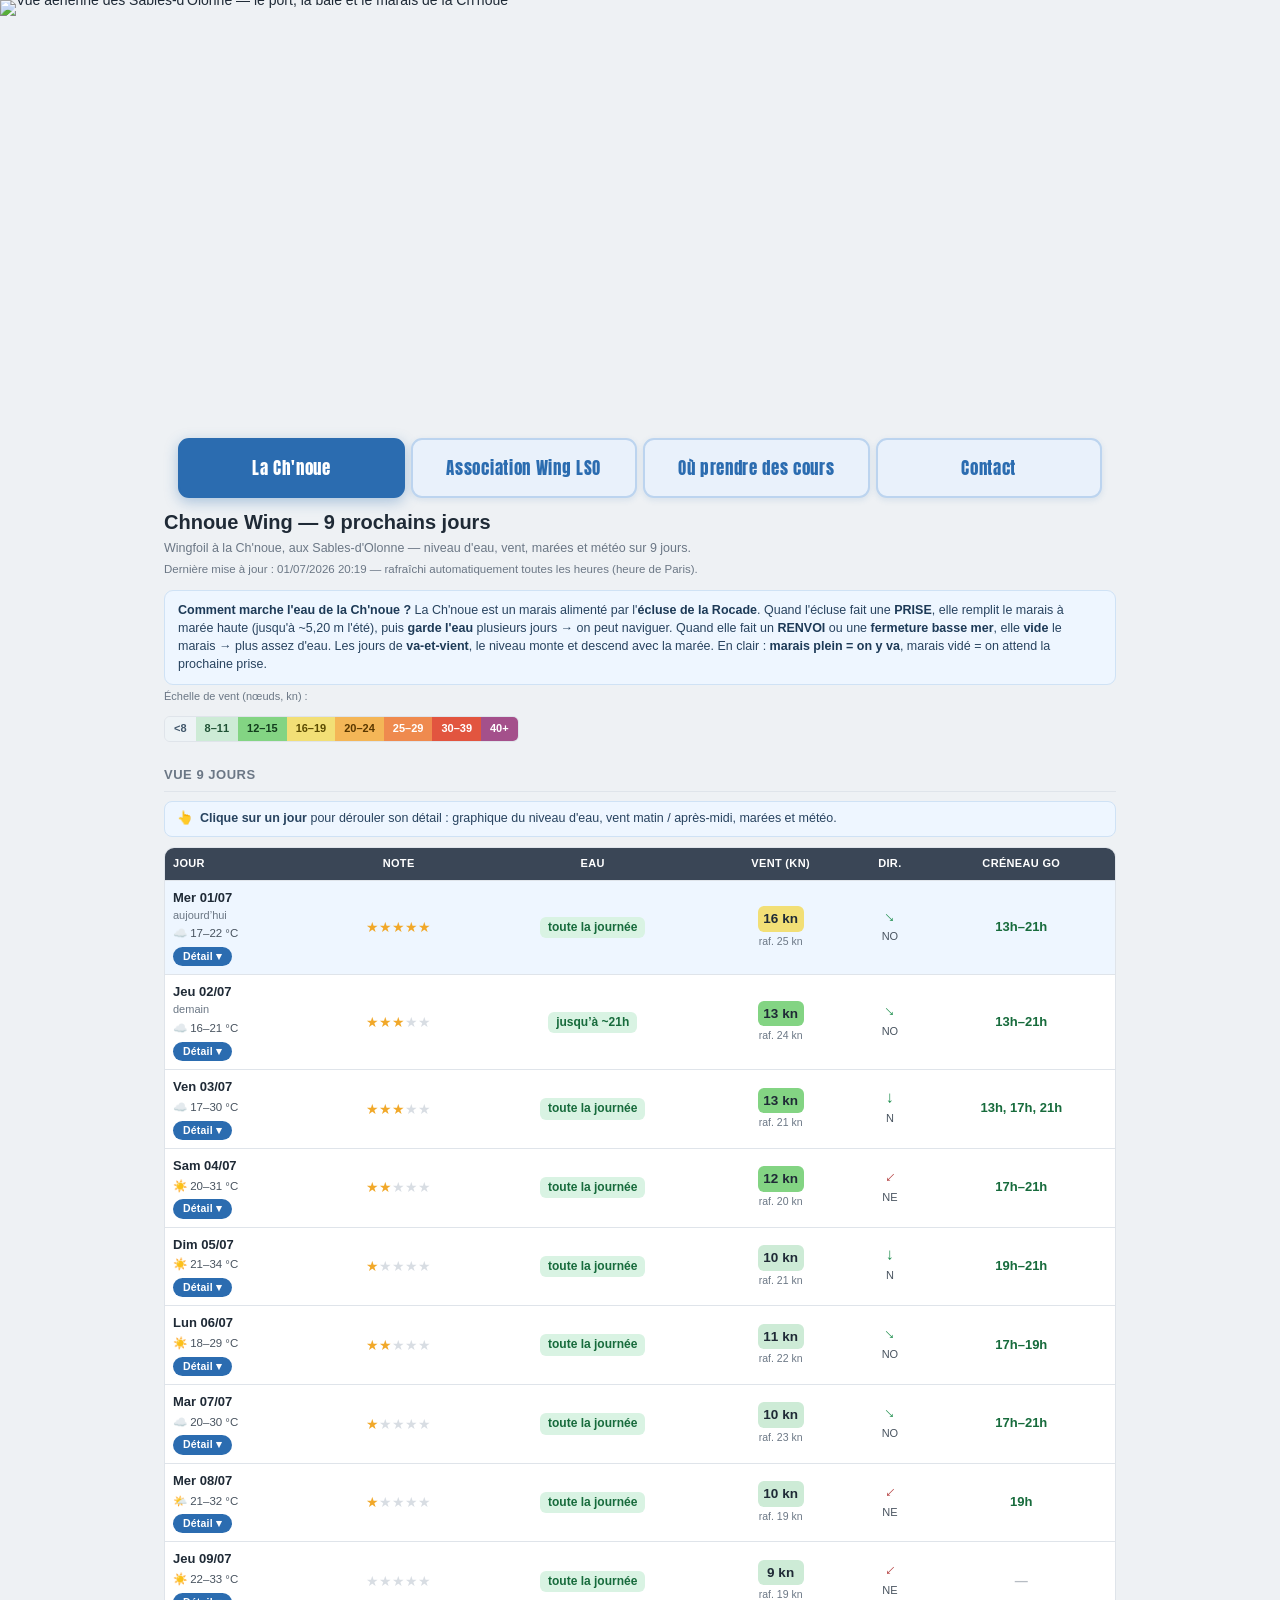
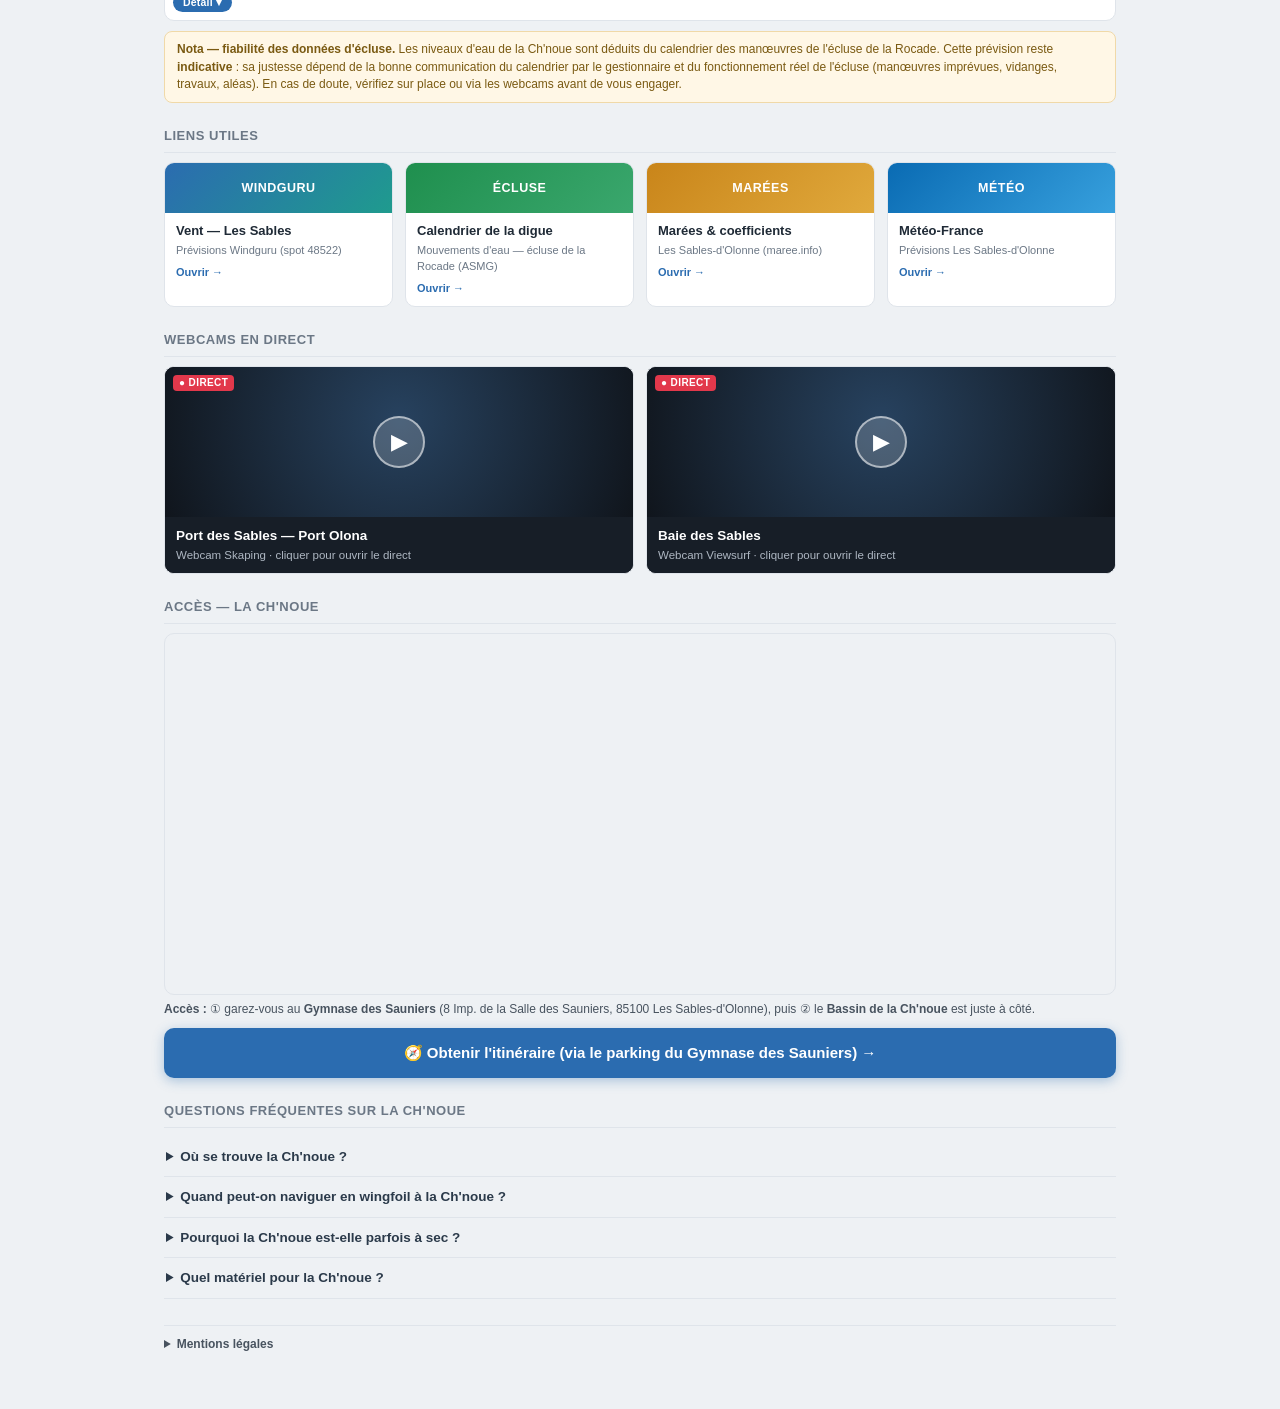
==== index.html @ 0f08f76c "Add files via upload" ====
<!DOCTYPE html>
<html lang="fr">
<head>
<meta charset="utf-8">
<meta name="viewport" content="width=device-width, initial-scale=1">
<title>Chnoue Wing — conditions wingfoil à la Ch'noue (Les Sables-d'Olonne)</title>
<meta name="description" content="Quand naviguer en wingfoil à la Ch'noue, aux Sables-d'Olonne ? Niveau d'eau (écluse de la Rocade), vent, marées et météo sur 9 jours, avec une note par jour.">
<meta name="robots" content="index, follow">
<meta name="theme-color" content="#13202c">
<link rel="icon" type="image/png" href="Gemini_Generated_Image_fo5ekyfo5ekyfo5e.png">
<link rel="apple-touch-icon" href="Gemini_Generated_Image_fo5ekyfo5ekyfo5e.png">
<link rel="preconnect" href="https://fonts.gstatic.com" crossorigin>
<link href="https://fonts.googleapis.com/css2?family=Anton&display=swap" rel="stylesheet">
<link rel="canonical" href="https://lachnoue.fr/">
<meta property="og:type" content="website">
<meta property="og:locale" content="fr_FR">
<meta property="og:url" content="https://lachnoue.fr/">
<meta property="og:title" content="Chnoue Wing — conditions wingfoil à la Ch'noue">
<meta property="og:description" content="Niveau d'eau, vent, marées et météo sur 9 jours pour le wingfoil à la Ch'noue (Les Sables-d'Olonne).">
<meta property="og:image" content="https://lachnoue.fr/banniere.jpg">
<meta name="twitter:card" content="summary_large_image">
<meta name="twitter:title" content="Chnoue Wing — conditions wingfoil à la Ch'noue">
<meta name="twitter:description" content="Niveau d'eau, vent, marées et météo sur 9 jours pour le wingfoil à la Ch'noue (Les Sables-d'Olonne).">
<meta name="twitter:image" content="https://lachnoue.fr/banniere.jpg">
<script type="application/ld+json">{"@context":"https://schema.org","@type":"WebSite","name":"Chnoue Wing","url":"https://lachnoue.fr/","inLanguage":"fr-FR","description":"Conditions de wingfoil à la Ch'noue, aux Sables-d'Olonne : niveau d'eau (écluse de la Rocade), vent, marées et météo sur 9 jours, avec une note par jour."}</script>
<style>
  :root{--bg:#eef1f4;--card:#fff;--ink:#1f2a36;--muted:#6b7785;--line:#dfe4ea;--go:#1f8f4e;--no:#b23b3b;--star:#f1a829;--water:#2b6cb0}
  *{box-sizing:border-box}
  body{margin:0;background:var(--bg);color:var(--ink);font:14px/1.45 -apple-system,BlinkMacSystemFont,"Segoe UI",Roboto,Helvetica,Arial,sans-serif}
  .banner{width:100%;height:clamp(200px,32vw,430px);overflow:hidden;line-height:0}
  .banner img{width:100%;height:100%;object-fit:cover;object-position:center 55%;display:block}
  .tabs{display:flex;gap:6px;max-width:980px;margin:0 auto;padding:12px 14px 0;flex-wrap:wrap}
  .tab{flex:1;min-width:150px;text-align:center;text-decoration:none;font-family:'Anton',sans-serif;letter-spacing:.04em;font-size:17px;font-weight:400;color:var(--water);background:#e9f1fb;border:2px solid #bcd4ef;border-radius:11px;padding:16px 14px;box-shadow:0 2px 6px rgba(43,108,176,.12);transition:transform .08s,box-shadow .1s,background .1s,color .1s}
  .tab:hover{transform:translateY(-2px);box-shadow:0 6px 16px rgba(43,108,176,.22);background:#dbe9f8;color:#1d5a97}
  .tab.active{background:var(--water);color:#fff;border-color:var(--water);box-shadow:0 4px 14px rgba(43,108,176,.35)}
  .tab .ext{font-size:11px;opacity:.75}
  .wrap{max-width:980px;margin:0 auto;padding:16px 14px 56px}
  h1{margin:10px 0 2px;font-size:20px}
  .sub{color:var(--muted);font-size:12.5px}
  .upd{font-size:11.5px;color:var(--muted);margin-top:4px}
  .explain{background:#eef6ff;border:1px solid #cfe2f5;border-radius:9px;padding:10px 13px;margin:12px 0 4px;font-size:12.5px;color:#28435f}
  .explain b{color:#1d3a57}
  .scale{display:flex;flex-wrap:wrap;border-radius:6px;overflow:hidden;border:1px solid var(--line);width:max-content;max-width:100%;margin:12px 0 2px}
  .scale .s{padding:4px 9px;font-size:11px;font-weight:700}
  .scaleu{font-size:11px;color:var(--muted);margin-bottom:4px}
  .w0{background:#eef3f6;color:#41576b}.w1{background:#cdebd6;color:#1f5135}.w2{background:#83d483;color:#123c1c}.w3{background:#f2df76;color:#5a4a00}.w4{background:#f4b657;color:#5a3800}.w5{background:#ef8a4e;color:#fff}.w6{background:#e2553f;color:#fff}.w7{background:#a4508b;color:#fff}
  h2{font-size:13px;text-transform:uppercase;letter-spacing:.04em;color:var(--muted);margin:24px 0 9px;border-bottom:1px solid var(--line);padding-bottom:6px}
  table{border-collapse:separate;border-spacing:0;width:100%;background:var(--card);border:1px solid var(--line);border-radius:10px;overflow:hidden}
  thead th{background:#3a4656;color:#fff;font-size:11px;text-transform:uppercase;letter-spacing:.03em;padding:8px;text-align:center;font-weight:600}
  tbody td{padding:8px;text-align:center;border-top:1px solid var(--line);font-size:13px;vertical-align:middle}
  tr.day{cursor:pointer}
  tr.day:hover td{background:#f3f8ff}
  tr.day.today td{background:#eef6ff}
  tr.day.open td{background:#e8f1fb}
  .jour{font-weight:700;text-align:left;white-space:nowrap}
  .jour small{display:block;color:var(--muted);font-weight:400;font-size:11px}
  .jour .wx{display:block;font-weight:400;font-size:11.5px;color:#48535f;margin-top:2px}
  .chev{display:inline-block;margin-top:5px;font-size:10.5px;font-weight:800;color:#fff;background:var(--water);border-radius:20px;padding:2px 10px;letter-spacing:.02em;white-space:nowrap}
  tr.day:hover .chev{background:#1d5a97}
  tr.day.open .chev{background:#5b6470}
  .hint{background:#eef6ff;border:1px solid #cfe2f5;color:#28435f;border-radius:8px;padding:8px 12px;font-size:12.5px;margin:0 0 10px;display:flex;align-items:flex-start;gap:7px;line-height:1.4}
  .stars{color:var(--star);font-size:14px;white-space:nowrap}.stars .o{color:#d8dde3}
  .windcell{display:inline-block;min-width:46px;border-radius:6px;padding:3px 4px;font-weight:800;font-size:13.5px}
  .gust{display:block;font-size:10.5px;color:var(--muted);font-weight:400;margin-top:2px}
  .arrow{display:inline-block;font-size:16px;line-height:1}
  .d-good{color:#1f8f4e}.d-mid{color:#c9851a}.d-bad{color:#b23b3b}
  .sect{font-size:11px;color:#48535f;display:block;margin-top:1px}
  .eau{display:inline-block;border-radius:6px;padding:2px 8px;font-size:12px;font-weight:600}
  .eau-y{background:#d9f3e3;color:#176b3c}.eau-n{background:#eef0f2;color:#9aa3ac}
  .go{font-weight:800}.go-y{color:#176b3c}.go-n{color:#b6bcc3}
  tr.det td{padding:0;background:#fbfcfe;border-top:0}
  .detin{padding:10px 12px 14px}
  .ampm{display:flex;flex-wrap:wrap;gap:8px;margin-bottom:8px}
  .seg{flex:1;min-width:240px;border:1px solid var(--line);border-radius:8px;padding:7px 10px;background:#fff;font-size:12px}
  .seg b{display:block;font-size:11px;text-transform:uppercase;letter-spacing:.03em;color:var(--muted);margin-bottom:3px}
  .seg .li{margin:1px 0}
  .badge{display:inline-block;border-radius:4px;padding:0 6px;color:#fff;font-weight:700;font-size:10.5px}
  .b-prise{background:#1f8f4e}.b-renvoi{background:#c9851a}.b-vav{background:#5b6470}.b-rien{background:#9aa3ac}
  svg{width:100%;height:auto;display:block}
  .nota{background:#fff7e6;border:1px solid #f0d9a8;color:#7a5a12;border-radius:8px;padding:9px 12px;font-size:12px;margin-top:10px}
  .ad{margin:18px 0;min-height:104px;border:1px dashed #c4ccd4;border-radius:10px;display:flex;flex-direction:column;align-items:center;justify-content:center;gap:2px;color:#9aa3ac;font-size:12px;background:repeating-linear-gradient(45deg,#fafbfc,#fafbfc 10px,#f3f5f7 10px,#f3f5f7 20px)}
  .ad small{font-size:10.5px;color:#b3bcc5}
  .cards{display:flex;gap:12px;flex-wrap:wrap}
  .lcard{flex:1;min-width:175px;text-decoration:none;color:inherit;border:1px solid var(--line);border-radius:10px;overflow:hidden;background:#fff;transition:transform .08s,box-shadow .08s}
  .lcard:hover{transform:translateY(-2px);box-shadow:0 4px 14px rgba(0,0,0,.10)}
  .lcard .hd{height:50px;display:flex;align-items:center;justify-content:center;color:#fff;font-weight:800;letter-spacing:.04em;font-size:12.5px}
  .lcard .bd{padding:9px 11px}
  .lcard .t{font-weight:700;font-size:13px}
  .lcard .s{font-size:11px;color:var(--muted);margin-top:2px}
  .lcard .go2{font-size:11px;color:var(--water);font-weight:700;margin-top:6px}
  .cams{display:flex;gap:12px;flex-wrap:wrap}
  .cam{flex:1;min-width:280px;text-decoration:none;color:inherit;border:1px solid var(--line);border-radius:10px;overflow:hidden;background:#10151c;color:#fff;transition:transform .08s,box-shadow .08s}
  .cam:hover{transform:translateY(-2px);box-shadow:0 4px 14px rgba(0,0,0,.18)}
  .cam .view{height:150px;display:flex;align-items:center;justify-content:center;background:radial-gradient(circle at 50% 35%,#27425f,#10151c);position:relative}
  .cam .play{width:52px;height:52px;border-radius:50%;background:rgba(255,255,255,.18);display:flex;align-items:center;justify-content:center;font-size:22px;border:2px solid rgba(255,255,255,.55)}
  .cam .live{position:absolute;top:8px;left:8px;background:#e2384b;color:#fff;font-size:10px;font-weight:800;border-radius:4px;padding:1px 6px;letter-spacing:.04em}
  .cam .bd{padding:9px 11px;background:#171e27}
  .cam .t{font-weight:700;font-size:13.5px}
  .cam .s{font-size:11.5px;color:#aeb7c2;margin-top:2px}
  .legal{margin-top:26px;font-size:12px;color:var(--muted);border-top:1px solid var(--line);padding-top:10px}
  .legal summary{cursor:pointer;font-weight:700;color:#48535f}
  .legal h4{margin:12px 0 3px;font-size:12.5px;color:#48535f}
  .legal p{margin:3px 0}
  .faq{margin:6px 0}
  .faq details{border-bottom:1px solid var(--line);padding:2px 0}
  .faq summary{cursor:pointer;font-weight:600;color:#2b3a4a;padding:8px 2px;font-size:13.5px}
  .faq p{margin:2px 2px 10px;color:#48535f;font-size:12.5px}
  .cintro{font-size:13px;color:#48535f;margin:0 0 12px}
  .cform{background:#fff;border:1px solid var(--line);border-radius:12px;padding:16px}
  .cform label{display:block;font-size:12px;font-weight:700;color:#48535f;margin:10px 0 4px}
  .cform input,.cform textarea{width:100%;border:1px solid var(--line);border-radius:8px;padding:10px 12px;font:inherit;color:var(--ink);background:#fbfcfe}
  .cform input:focus,.cform textarea:focus{outline:none;border-color:var(--water);box-shadow:0 0 0 3px rgba(43,108,176,.12)}
  .cform textarea{min-height:120px;resize:vertical}
  .csend{display:block;width:100%;margin-top:14px;background:var(--water);color:#fff;font-weight:800;font-size:15px;padding:14px;border:0;border-radius:10px;cursor:pointer;box-shadow:0 3px 12px rgba(43,108,176,.35)}
  .csend:hover{background:#245c96}
  .cnote{font-size:11px;color:var(--muted);margin-top:10px}
  .cok{display:none;background:#d9f3e3;border:1px solid #9ad9b4;color:#176b3c;border-radius:12px;padding:22px;text-align:center;font-size:15px;font-weight:600}
</style>
</head>
<body>
<div class="banner"><img src="banniere.jpg" alt="Vue aérienne des Sables-d'Olonne — le port, la baie et le marais de la Ch'noue" fetchpriority="high"></div>
<div class="wrap">
  <nav class="tabs" aria-label="Navigation du site">
    <a class="tab active" href="index.html" aria-current="page">La Ch'noue</a>
    <a class="tab" href="association.html">Association Wing LSO</a>
    <a class="tab" href="cours.html">Où prendre des cours</a>
    <a class="tab" href="contact.html">Contact</a>
  </nav>
  <h1>Chnoue Wing — 9 prochains jours</h1>
  <div class="sub">Wingfoil à la Ch'noue, aux Sables-d'Olonne — niveau d'eau, vent, marées et météo sur 9 jours.</div>
  <div class="upd" id="upd">Dernière mise à jour : <b>30/06/2026</b> — rafraîchi automatiquement toutes les heures (heure de Paris).</div>

  <div class="explain">
    <b>Comment marche l'eau de la Ch'noue ?</b> La Ch'noue est un marais alimenté par l'<b>écluse de la Rocade</b>.
    Quand l'écluse fait une <b>PRISE</b>, elle remplit le marais à marée haute (jusqu'à ~5,20 m l'été), puis <b>garde l'eau</b> plusieurs jours → on peut naviguer.
    Quand elle fait un <b>RENVOI</b> ou une <b>fermeture basse mer</b>, elle <b>vide</b> le marais → plus assez d'eau.
    Les jours de <b>va-et-vient</b>, le niveau monte et descend avec la marée. En clair : <b>marais plein = on y va</b>, marais vidé = on attend la prochaine prise.
  </div>

  <div class="scaleu">Échelle de vent (nœuds, kn) :</div>
  <div class="scale">
    <span class="s w0">&lt;8</span><span class="s w1">8–11</span><span class="s w2">12–15</span><span class="s w3">16–19</span><span class="s w4">20–24</span><span class="s w5">25–29</span><span class="s w6">30–39</span><span class="s w7">40+</span>
  </div>

  <h2>Vue 9 jours</h2>
  <div class="hint"><span>👆</span><span><b>Clique sur un jour</b> pour dérouler son détail : graphique du niveau d'eau, vent matin / après-midi, marées et météo.</span></div>
  <table>
    <thead><tr><th class="jour" style="text-align:left">Jour</th><th>Note</th><th>Eau</th><th>Vent (kn)</th><th>Dir.</th><th>Créneau GO</th></tr></thead>
    <tbody id="tb"></tbody>
  </table>

  <div class="nota"><b>Nota — fiabilité des données d'écluse.</b> Les niveaux d'eau de la Ch'noue sont déduits du calendrier des manœuvres de l'écluse de la Rocade. Cette prévision reste <b>indicative</b> : sa justesse dépend de la bonne communication du calendrier par le gestionnaire et du fonctionnement réel de l'écluse (manœuvres imprévues, vidanges, travaux, aléas). En cas de doute, vérifiez sur place ou via les webcams avant de vous engager.</div>

  <h2>Liens utiles</h2>
  <div class="cards">
    <a class="lcard" href="https://www.windguru.cz/48522" target="_blank" rel="noopener">
      <div class="hd" style="background:linear-gradient(135deg,#2b6cb0,#1f9b8e)">WINDGURU</div>
      <div class="bd"><div class="t">Vent — Les Sables</div><div class="s">Prévisions Windguru (spot 48522)</div><div class="go2">Ouvrir →</div></div>
    </a>
    <a class="lcard" href="https://www.asmg85.fr/page-calendrier-rocade/" target="_blank" rel="noopener">
      <div class="hd" style="background:linear-gradient(135deg,#1f8f4e,#3aa76d)">ÉCLUSE</div>
      <div class="bd"><div class="t">Calendrier de la digue</div><div class="s">Mouvements d'eau — écluse de la Rocade (ASMG)</div><div class="go2">Ouvrir →</div></div>
    </a>
    <a class="lcard" href="https://maree.info/125" target="_blank" rel="noopener">
      <div class="hd" style="background:linear-gradient(135deg,#c9851a,#e0a93c)">MARÉES</div>
      <div class="bd"><div class="t">Marées &amp; coefficients</div><div class="s">Les Sables-d'Olonne (maree.info)</div><div class="go2">Ouvrir →</div></div>
    </a>
    <a class="lcard" href="https://meteofrance.com/previsions-meteo-france/les-sables-d-olonne/85100" target="_blank" rel="noopener">
      <div class="hd" style="background:linear-gradient(135deg,#0a6bb3,#37a0dd)">MÉTÉO</div>
      <div class="bd"><div class="t">Météo-France</div><div class="s">Prévisions Les Sables-d'Olonne</div><div class="go2">Ouvrir →</div></div>
    </a>
  </div>

  <h2>Webcams en direct</h2>
  <div class="cams">
    <a class="cam" href="https://www.skaping.com/sables-d-olonne/port-olona/panoramique" target="_blank" rel="noopener">
      <div class="view"><span class="live">● DIRECT</span><span class="play">▶</span></div>
      <div class="bd"><div class="t">Port des Sables — Port Olona</div><div class="s">Webcam Skaping · cliquer pour ouvrir le direct</div></div>
    </a>
    <a class="cam" href="https://viewsurf.com/univers/surf/vue/4511-france-pays-de-la-loire-les-sables-dolonne-baie-des-sables" target="_blank" rel="noopener">
      <div class="view"><span class="live">● DIRECT</span><span class="play">▶</span></div>
      <div class="bd"><div class="t">Baie des Sables</div><div class="s">Webcam Viewsurf · cliquer pour ouvrir le direct</div></div>
    </a>
  </div>

  <h2>Accès — La Ch'noue</h2>
  <div style="border:1px solid var(--line);border-radius:10px;overflow:hidden">
    <iframe title="Carte Google Maps — accès à la Ch'noue par le Gymnase des Sauniers" src="https://www.google.com/maps?q=Gymnase+des+Sauniers,+8+Impasse+de+la+Salle+des+Sauniers,+85100+Les+Sables-d%27Olonne&amp;z=16&amp;output=embed" style="width:100%;height:360px;border:0;display:block" loading="lazy" referrerpolicy="no-referrer-when-downgrade" allowfullscreen></iframe>
  </div>
  <div style="font-size:12px;color:#48535f;margin-top:6px"><b>Accès :</b> ① garez-vous au <b>Gymnase des Sauniers</b> (8 Imp. de la Salle des Sauniers, 85100 Les Sables-d'Olonne), puis ② le <b>Bassin de la Ch'noue</b> est juste à côté.<a href="https://www.google.com/maps/dir/?api=1&amp;destination=Bassin+de+la+Chnoue,+85100+Les+Sables-d%27Olonne&amp;waypoints=Gymnase+des+Sauniers,+8+Impasse+de+la+Salle+des+Sauniers,+85100+Les+Sables-d%27Olonne" target="_blank" rel="noopener" style="display:block;text-align:center;background:var(--water);color:#fff;font-weight:800;font-size:15px;padding:14px 16px;border-radius:10px;text-decoration:none;margin-top:10px;box-shadow:0 3px 12px rgba(43,108,176,.35)">🧭 Obtenir l'itinéraire (via le parking du Gymnase des Sauniers) →</a></div>

  <h2>Questions fréquentes sur la Ch'noue</h2>
  <div class="faq">
    <details><summary>Où se trouve la Ch'noue ?</summary><p>La Ch'noue est un chenal du marais salé des Sables-d'Olonne (Vendée) : un plan d'eau plat idéal pour le wingfoil, le windfoil et l'apprentissage. On y accède côté route de l'Aubraie / base nautique des Salines.</p></details>
    <details><summary>Quand peut-on naviguer en wingfoil à la Ch'noue ?</summary><p>Quand le marais est plein (écluse de la Rocade en PRISE ou eau retenue) <b>et</b> qu'il y a du vent : dès ~10-12 nœuds en grande aile, ~15 nœuds en petite aile. Ce site calcule ces créneaux « GO » sur 9 jours à partir du vent, des marées et du calendrier de l'écluse.</p></details>
    <details><summary>Pourquoi la Ch'noue est-elle parfois à sec ?</summary><p>Le niveau dépend de l'écluse de la Rocade : elle remplit le marais (PRISE) puis le garde plusieurs jours, ou le vide (RENVOI / fermeture basse mer). Marais vidé = plus assez d'eau pour foiler jusqu'à la prochaine prise.</p></details>
    <details><summary>Quel matériel pour la Ch'noue ?</summary><p>Un mât de foil d'environ 80 cm passe quand le marais est plein. Les secteurs de vent les plus favorables sont Ouest, Nord-Ouest et Nord (plan d'eau plat).</p></details>
  </div>
  <script type="application/ld+json">{"@context":"https://schema.org","@type":"FAQPage","mainEntity":[{"@type":"Question","name":"Où se trouve la Ch'noue ?","acceptedAnswer":{"@type":"Answer","text":"La Ch'noue est un chenal du marais salé des Sables-d'Olonne (Vendée), un plan d'eau plat idéal pour le wingfoil et l'apprentissage, côté route de l'Aubraie / base nautique des Salines."}},{"@type":"Question","name":"Quand peut-on naviguer en wingfoil à la Ch'noue ?","acceptedAnswer":{"@type":"Answer","text":"Quand le marais est plein (écluse de la Rocade en PRISE ou eau retenue) et que le vent dépasse environ 12 nœuds. Le site calcule ces créneaux sur 9 jours."}},{"@type":"Question","name":"Pourquoi la Ch'noue est-elle parfois à sec ?","acceptedAnswer":{"@type":"Answer","text":"Le niveau dépend de l'écluse de la Rocade, qui remplit puis vide le marais selon un calendrier. Quand le marais est vidé, il n'y a plus assez d'eau pour foiler."}},{"@type":"Question","name":"Quel matériel pour la Ch'noue ?","acceptedAnswer":{"@type":"Answer","text":"Un mât de foil d'environ 80 cm passe quand le marais est plein. Secteurs de vent favorables : Ouest, Nord-Ouest, Nord."}}]}</script>

  <details class="legal">
    <summary>Mentions légales</summary>
    <h4>Éditeur</h4><p>Site personnel et non commercial, édité par un particulier à titre d'information sur les conditions de navigation à la Ch'noue. Conformément à l'article 6-III-2 de la LCEN, l'identité de l'éditeur est tenue à la disposition de l'autorité compétente auprès de l'hébergeur.</p>
    <h4>Hébergeur</h4><p>Site hébergé par GitHub Pages — GitHub, Inc., 88 Colin P. Kelly Jr. Street, San Francisco, CA 94107, États-Unis.</p>
    <h4>Sources des données</h4><p>Vent et météo : <b>Open-Meteo</b> (open-meteo.com), données sous licence <b>CC BY 4.0</b> — modèles GFS, ICON et AROME/ARPEGE (Météo-France) ; « Weather data by Open-Meteo.com ». Marées et coefficients : <b>© SHOM</b> (Service Hydrographique et Océanographique de la Marine). Manœuvres de l'écluse de la Rocade : calendrier ASMG / Communauté d'Agglomération des Sables d'Olonne.</p>
    <h4>Liens externes</h4><p>Les liens vers Météo-France (dont la vigilance officielle), Windguru, maree.info, Skaping et Viewsurf sont fournis comme simples références ; ils n'impliquent aucun partenariat ni affiliation, et ces sites demeurent responsables de leur propre contenu.</p>
    <h4>Données personnelles &amp; cookies (RGPD)</h4><p>Le site est purement informatif et ne crée pas de compte. Si vous utilisez le <b>formulaire de contact</b>, les informations saisies (nom, e-mail, message) sont transmises via le prestataire <b>Formspree</b> à l'éditeur, dans le seul but de répondre à votre demande ; elles ne sont ni revendues ni utilisées à des fins de prospection, et vous pouvez en demander la suppression (via ce même formulaire). La fréquentation est mesurée de façon anonyme avec <b>GoatCounter</b>, un outil de statistiques <b>sans cookie</b> qui n'enregistre aucune donnée personnelle ni identifiant individuel (pas de publicité, pas de suivi entre sites). Seule la carte Google Maps intégrée, fournie par Google, est susceptible de déposer ses propres cookies lorsqu'elle s'affiche (politique de confidentialité de Google applicable).</p>
    <h4>Responsabilité</h4><p>Les informations (niveau d'eau, vent, météo, créneaux, note en étoiles) sont fournies à titre purement indicatif, sans garantie d'exactitude ni d'actualité, et ne sauraient engager la responsabilité de l'éditeur. Les prévisions proviennent de modèles numériques ; le niveau d'eau de la Ch'noue est une estimation dépendant du fonctionnement réel de l'écluse. La pratique du wingfoil se fait sous l'entière responsabilité de chaque pratiquant, qui doit vérifier les conditions réelles sur place.</p>
    <h4>Propriété intellectuelle</h4><p>Les marques, logos et données cités appartiennent à leurs titulaires respectifs. Photographie d'en-tête : vue aérienne des Sables-d'Olonne, image sous licence (banque d'images).</p>
  </details>
</div>

<script>
const HS=[7,8,9,10,11,12,13,14,15,16,17,18,19,20,21], FILL=5.2;
const SECT=['N','NE','E','SE','S','SO','O','NO'];
const sectOf=d=>SECT[Math.round(((d%360)+360)%360/45)%8];
const favOf=s=>(s==='O'||s==='NO'||s==='N')?'good':s==='SO'?'mid':'bad';
const favCls=f=>f==='good'?'d-good':f==='mid'?'d-mid':'d-bad';
const avgDir=ds=>{let x=0,y=0;ds.forEach(d=>{x+=Math.cos(d*Math.PI/180);y+=Math.sin(d*Math.PI/180)});return (Math.atan2(y,x)*180/Math.PI+360)%360;};
const mean=a=>a.reduce((s,v)=>s+v,0)/a.length;
const wc=k=>k<8?'#eef3f6':k<12?'#cdebd6':k<16?'#83d483':k<20?'#f2df76':k<25?'#f4b657':k<30?'#ef8a4e':k<40?'#e2553f':'#a4508b';
const wtc=k=>k<25?'#1f2a36':'#fff';
const stars=n=>{let s='';for(let i=0;i<5;i++)s+=i<n?'★':'<span class="o">★</span>';return s;};
const sectDeg=s=>({N:0,NE:45,E:90,SE:135,S:180,SO:225,O:270,NO:315})[s];
function ecl(state){const t=(state||'').toLowerCase();
  if(t.includes('prise'))return ['PRISE','b-prise','remplissage'];
  if(t.includes('renvoi'))return ['RENVOI','b-renvoi','vidange (renouvellement)'];
  if(t.includes('va'))return ['VA-ET-VIENT','b-vav','le niveau suit la marée'];
  if(t.includes('basse')||t.includes('fbm'))return ['FERMETURE BM','b-renvoi','marais vidé'];
  return ['FERMÉE','b-rien','niveau maintenu (plein)'];}
function eclHTML(state){const e=ecl(state);return '<span class="badge '+e[1]+'">'+e[0]+'</span> '+e[2];}
function wx(c){c=(c||'').toLowerCase();if(/ensoleill/.test(c))return '☀️';if(/clair/.test(c))return '🌤️';if(/peu nuageux/.test(c))return '⛅';if(/voil/.test(c))return '🌥️';if(/couvert|nuageux/.test(c))return '☁️';if(/averse|pluie|bruine/.test(c))return '🌧️';if(/orage/.test(c))return '⛈️';if(/brum|brouill/.test(c))return '🌫️';if(/neige/.test(c))return '🌨️';return '🌤️';}

// DONNÉES RÉELLES — instantané 30/06/2026.
// Vent : Windguru GFS (spot 48522) [heure, kn, rafale kn, direction °]. Météo : Météo-France. Marées/coeff : SHOM (maree.info ; 07-08/07 estimés ~). Écluse : calendrier Rocade (PDF) + sémantique officielle (Agglo des Sables).
let days=[
 {d:'Mar 30/06',today:1,wxc:'Peu nuageux',tmin:15,tmax:25,eclM:'PRISE',eclS:'PRISE',coM:'67',coS:'69',pmM:'05:51',pmS:'18:00',water:'plein',tideHigh:18,wind:[[14,13,19,298],[16,16,24,303],[18,17,26,307],[20,17,26,308]],partial:1},
 {d:'Mer 01/07',wxc:'Eclaircies',tmin:17,tmax:24,eclM:'PRISE',eclS:'PRISE',coM:'70',coS:'71',pmM:'06:23',pmS:'18:35',water:'plein',tideHigh:18,wind:[[7,6,10,357],[9,6,10,358],[11,9,13,315],[13,12,18,300],[15,15,21,298],[17,16,23,298],[19,16,25,307],[21,14,23,316]]},
 {d:'Jeu 02/07',wxc:'Ensoleillé',tmin:16,tmax:25,eclM:'PRISE',eclS:'RENVOI',coM:'71',coS:'72',pmM:'06:54',pmS:'19:09',water:'renvoiSoir',tideHigh:19,wind:[[7,6,9,7],[9,5,9,4],[11,8,13,304],[13,12,18,300],[15,13,20,301],[17,14,22,302],[19,15,22,306],[21,14,22,313]]},
 {d:'Ven 03/07',wxc:'Ensoleillé',tmin:16,tmax:30,eclM:'PRISE',eclS:'PRISE',coM:'72',coS:'71',pmM:'07:25',pmS:'19:45',water:'plein',tideHigh:19,wind:[[7,8,12,26],[9,8,11,23],[11,5,8,3],[13,8,11,303],[15,11,15,295],[17,13,18,297],[19,13,19,303],[21,12,17,321]]},
 {d:'Sam 04/07',wxc:'Ensoleillé',tmin:18,tmax:30,eclM:'aucune (retenu plein)',eclS:'PRISE',coM:'70',coS:'69',pmM:'07:59',pmS:'20:23',water:'plein',tideHigh:20,wind:[[7,8,12,51],[9,7,11,53],[11,4,7,66],[13,6,8,281],[15,8,11,285],[17,10,15,292],[19,10,17,314],[21,9,14,345]]},
 {d:'Dim 05/07',wxc:'Ensoleillé',tmin:18,tmax:32,eclM:'aucune (retenu plein)',eclS:'aucune (retenu plein)',coM:'68',coS:'66',pmM:'08:36',pmS:'21:05',water:'plein',tideHigh:21,wind:[[7,9,19,43],[9,8,14,50],[11,7,10,58],[13,5,8,9],[15,8,11,304],[17,11,15,306],[19,11,16,319]]},
 {d:'Lun 06/07',wxc:'Ensoleillé',tmin:22,tmax:33,eclM:'aucune (retenu plein)',eclS:'aucune (retenu plein)',coM:'64',coS:'61',pmM:'09:20',pmS:'21:53',water:'plein',tideHigh:21,wind:[[8,9,14,73],[11,7,10,87],[14,3,6,239],[17,7,10,291],[20,7,11,340]]},
 {d:'Mar 07/07',wxc:'Ensoleillé',tmin:23,tmax:32,eclM:'aucune (retenu plein)',eclS:'aucune (retenu plein)',coM:'~60',coS:'~57',pmM:'~10:08',pmS:'~22:45',water:'plein',tideHigh:10,wind:[[8,10,15,39],[11,8,11,40],[14,7,9,276],[17,11,13,300],[20,12,15,312]]},
 {d:'Mer 08/07',wxc:'Ensoleillé',tmin:22,tmax:32,eclM:'aucune (retenu plein)',eclS:'aucune (retenu plein)',coM:'~56',coS:'~53',pmM:'~11:00',pmS:'~23:40',water:'plein',tideHigh:11,wind:[[8,10,13,66],[11,7,10,78],[14,8,9,305],[17,13,15,308],[20,14,18,323]]},
];

function present(h,d){if(d.water==='plein')return true;if(d.water==='renvoiSoir')return h<=21;if(d.water==='vav')return Math.abs(h-d.tideHigh)<=2;return false;}
function cote(h,d){if(d.water==='plein')return FILL;if(d.water==='renvoiSoir')return h<=20?FILL:Math.max(2.6,FILL-0.85*(h-20));if(d.water==='vav')return Math.max(0.8,FILL-0.55*Math.abs(h-d.tideHigh));return 1;}
function windSumm(d,morning){const sl=d.wind.filter(w=>morning?w[0]<=12:(w[0]>=13&&w[0]<=21));if(!sl.length)return null;return {s:sectOf(avgDir(sl.map(w=>w[3]))),f:Math.round(mean(sl.map(w=>w[1])))};}
function goGroups(hs){hs=hs.slice().sort(function(a,b){return a-b;});var g=[],cur=[];for(var i=0;i<hs.length;i++){if(!cur.length||hs[i]-cur[cur.length-1]<=2)cur.push(hs[i]);else{g.push(cur);cur=[hs[i]];}}if(cur.length)g.push(cur);return g;}
function goText(hs){return goGroups(hs).map(function(g){return g.length>1?g[0]+'h–'+g[g.length-1]+'h':g[0]+'h';}).join(', ');}

function daySVG(d){
  const W=660,H=296,xL=88,xR=636,top=14,bot=158,px=(xR-xL)/14;
  const X=h=>xL+(h-7)*px, maxM=6, Y=L=>bot-(L/maxM)*(bot-top);
  const icon=wx(d.wxc);
  let s='<svg viewBox="0 0 '+W+' '+H+'">';
  const goH=d.wind.filter(w=>w[0]>=7&&w[0]<=21&&present(w[0],d)&&w[1]>=10).map(w=>w[0]);
  goGroups(goH).forEach(function(g){const a=X(g[0])-px,b=X(g[g.length-1])+px;
    s+='<rect x="'+a.toFixed(1)+'" y="'+top+'" width="'+(b-a).toFixed(1)+'" height="'+(bot-top)+'" fill="rgba(31,143,78,.15)"/><text x="'+((a+b)/2).toFixed(1)+'" y="'+(top+12)+'" text-anchor="middle" font-size="10" font-weight="700" fill="#1f8f4e">GO</text>';});
  for(let m=0;m<=6;m+=2){const y=Y(m);s+='<line x1="'+xL+'" y1="'+y.toFixed(1)+'" x2="'+xR+'" y2="'+y.toFixed(1)+'" stroke="#e7ebf0"/><text x="'+(xL-6)+'" y="'+(y+3).toFixed(1)+'" text-anchor="end" font-size="10" fill="#9aa3ac">'+m+' m</text>';}
  const yF=Y(FILL);
  s+='<line x1="'+xL+'" y1="'+yF.toFixed(1)+'" x2="'+xR+'" y2="'+yF.toFixed(1)+'" stroke="#8a4b00" stroke-width="1.2" stroke-dasharray="5 4"/><text x="'+xR+'" y="'+(yF-4).toFixed(1)+'" text-anchor="end" font-size="9.5" fill="#8a4b00">cote de remplissage été ~5,20 m</text>';
  const tm=d.tideHigh;
  s+='<line x1="'+X(tm).toFixed(1)+'" y1="'+top+'" x2="'+X(tm).toFixed(1)+'" y2="'+bot+'" stroke="#c9851a" stroke-width="1.1" stroke-dasharray="3 3"/><text x="'+(X(tm)+3).toFixed(1)+'" y="'+(top+22)+'" font-size="9.5" fill="#c9851a">marée haute</text>';
  let pts=HS.map(h=>X(h).toFixed(1)+','+Y(cote(h,d)).toFixed(1)).join(' ');
  s+='<polyline points="'+pts+'" fill="none" stroke="#2b6cb0" stroke-width="2.6" stroke-linejoin="round"/>';
  s+='<line x1="'+xL+'" y1="'+bot+'" x2="'+xR+'" y2="'+bot+'" stroke="#cfd6dd"/>';
  [7,9,11,13,15,17,19,21].forEach(h=>{s+='<text x="'+X(h).toFixed(1)+'" y="'+(bot+13)+'" text-anchor="middle" font-size="10" fill="#6b7785">'+h+'h</text>';});
  s+='<text x="'+xL+'" y="'+(top-2)+'" font-size="9.5" fill="#9aa3ac">cote du marais (m)</text>';
  const yw=186;
  s+='<text x="2" y="'+(yw+4)+'" font-size="9" fill="#9aa3ac">ciel</text>';
  const skyByH={}; d.wind.forEach(w=>{ if(w[5]) skyByH[w[0]]=w[5]; });
  [7,9,11,13,15,17,19,21].forEach(h=>{s+='<text x="'+X(h).toFixed(1)+'" y="'+(yw+5)+'" text-anchor="middle" font-size="13">'+wx(skyByH[h]||d.wxc)+'</text>';});
  s+='<text x="2" y="'+(yw+20)+'" font-size="9" fill="#9aa3ac">temp. (°C)</text>';
  const tByH={}; d.wind.forEach(w=>{ if(w[4]!=null) tByH[w[0]]=w[4]; });
  if(Object.keys(tByH).length){ [7,9,11,13,15,17,19,21].forEach(h=>{ if(tByH[h]!=null) s+='<text x="'+X(h).toFixed(1)+'" y="'+(yw+20)+'" text-anchor="middle" font-size="10" font-weight="700" fill="#48535f">'+tByH[h]+'°</text>'; }); }
  else s+='<text x="'+((xL+xR)/2).toFixed(1)+'" y="'+(yw+20)+'" text-anchor="middle" font-size="11" font-weight="700" fill="#48535f">'+d.tmin+'–'+d.tmax+' °C</text>';
  const yc=218,hc=19,yr=251;
  s+='<text x="2" y="'+(yc+13)+'" font-size="9" fill="#9aa3ac">vent (kn)</text>';
  s+='<text x="2" y="'+(yr+13)+'" font-size="9" fill="#9aa3ac">raf. (kn)</text>';
  d.wind.filter(w=>w[0]>=7&&w[0]<=21).forEach(w=>{const k=w[1],g=w[2],cx=X(w[0]),ad=((w[3]||0)+180)%360,f=favOf(sectOf(w[3]||0));const col=f==='good'?'#1f8f4e':f==='mid'?'#c9851a':'#b23b3b';
    s+='<rect x="'+(cx-px*0.9).toFixed(1)+'" y="'+yc+'" width="'+(px*1.8).toFixed(1)+'" height="'+hc+'" rx="3" fill="'+wc(k)+'"/>';
    s+='<text x="'+cx.toFixed(1)+'" y="'+(yc+13.5)+'" text-anchor="middle" font-size="11" font-weight="800" fill="'+wtc(k)+'">'+k+'</text>';
    s+='<text x="'+cx.toFixed(1)+'" y="'+(yc+hc+8)+'" text-anchor="middle" font-size="12" fill="'+col+'" transform="rotate('+ad+' '+cx.toFixed(1)+' '+(yc+hc+4)+')">↑</text>';
    s+='<rect x="'+(cx-px*0.9).toFixed(1)+'" y="'+yr+'" width="'+(px*1.8).toFixed(1)+'" height="'+hc+'" rx="3" fill="'+wc(g)+'"/>';
    s+='<text x="'+cx.toFixed(1)+'" y="'+(yr+13.5)+'" text-anchor="middle" font-size="11" font-weight="800" fill="'+wtc(g)+'">'+g+'</text>';});
  if(d.partial)s+='<text x="'+((xL+xR)/2).toFixed(1)+'" y="'+(yr+hc+13)+'" text-anchor="middle" font-size="10" fill="#b23b3b">Prévision partielle en journée (jour en cours)</text>';
  s+='</svg>';return s;
}

const tb=document.getElementById('tb');
function render(){
  tb.innerHTML='';
  days.forEach((d,i)=>{
  const goSlots=d.wind.filter(w=>w[0]>=7&&w[0]<=21&&present(w[0],d)&&w[1]>=10);
  const goH=goSlots.map(w=>w[0]);
  const anyWater=HS.some(h=>present(h,d));
  const waterWind=d.wind.filter(w=>w[0]>=7&&w[0]<=21&&present(w[0],d)).map(w=>w[1]);
  const peakW=waterWind.length?Math.max(...waterWind):0;
  let note;
  if(!anyWater||peakW<10)note=0; else if(peakW<11)note=1; else if(peakW<13)note=2; else if(peakW<14)note=3; else if(peakW<15)note=4; else note=5;
  const aft=d.wind.filter(w=>w[0]>=13&&w[0]<=21);
  const refSet=goSlots.length?goSlots:(aft.length?aft:d.wind);
  const peakK=Math.max(...refSet.map(w=>w[1])), peakG=Math.max(...refSet.map(w=>w[2]));
  const dom=sectOf(avgDir(d.wind.map(w=>w[3]))), domF=favCls(favOf(dom));
  const eauTxt=d.water==='plein'?'toute la journée':d.water==='renvoiSoir'?'jusqu’à ~21h':(anyWater?'autour de la marée':'pas d’eau');
  const goTxt=goH.length?goText(goH):'—';

  const tr=document.createElement('tr');tr.className='day'+(d.today?' today':'');
  tr.innerHTML='<td class="jour">'+d.d+(d.today?'<small>aujourd’hui</small>':i===1?'<small>demain</small>':'')+'<span class="wx">'+wx((d.wind.find(w=>w[0]===13)||[])[5]||d.wxc)+' '+d.tmin+'–'+d.tmax+' °C</span><span class="chev">Détail ▾</span></td>'
   +'<td class="stars">'+stars(note)+'</td>'
   +'<td><span class="eau '+(anyWater?'eau-y':'eau-n')+'">'+eauTxt+'</span></td>'
   +'<td><span class="windcell" style="background:'+wc(peakK)+';color:'+wtc(peakK)+'">'+peakK+' kn</span><span class="gust">raf. '+peakG+' kn</span></td>'
   +'<td><span class="arrow '+domF+'" style="transform:rotate('+((sectDeg(dom)+180)%360)+'deg)">↑</span><span class="sect">'+dom+'</span></td>'
   +'<td class="go '+(goH.length?'go-y':'go-n')+'">'+goTxt+'</td>';
  const am=windSumm(d,true), pm=windSumm(d,false);
  const det=document.createElement('tr');det.className='det';det.style.display='none';
  det.innerHTML='<td colspan="6"><div class="detin"><div class="ampm">'
   +'<div class="seg"><b>Matin</b><div class="li">Écluse : '+eclHTML(d.eclM)+'</div><div class="li">Coefficient : '+d.coM+'</div><div class="li">Marée haute : '+d.pmM+'</div></div>'
   +'<div class="seg"><b>Après-midi / soir</b><div class="li">Écluse : '+eclHTML(d.eclS)+'</div><div class="li">Coefficient : '+d.coS+'</div><div class="li">Marée haute : '+d.pmS+'</div></div>'
   +'</div>'+daySVG(d)+'<div style="font-size:10.5px;color:#9aa3ac;margin-top:4px">Vent &amp; météo : Open-Meteo (modèles GFS/ICON/AROME). Eau : calendrier écluse Rocade (cote de remplissage ~5,20 m l’été) + marées SHOM. Coefficient sans unité.</div></div></td>';
  tr.addEventListener('click',()=>{const o=det.style.display!=='none';det.style.display=o?'none':'';tr.classList.toggle('open',!o);tr.querySelector('.chev').textContent=o?'Détail ▾':'Masquer ▴';});
  tb.appendChild(tr);tb.appendChild(det);
  });
}
function fmtUpd(iso){try{return new Date(iso).toLocaleString('fr-FR',{day:'2-digit',month:'2-digit',year:'numeric',hour:'2-digit',minute:'2-digit',timeZone:'Europe/Paris'});}catch(e){return '';}}
render();
fetch('data.json?v='+Date.now()).then(function(r){return r.ok?r.json():Promise.reject();}).then(function(j){if(j&&j.days&&j.days.length){days=j.days;render();}var u=document.getElementById('upd');if(u&&j&&j.generatedAt){u.textContent='Dernière mise à jour : '+fmtUpd(j.generatedAt)+' — rafraîchi automatiquement toutes les heures (heure de Paris).';}}).catch(function(){});
</script>
<script>
(function(){var f=document.getElementById('cform');if(!f)return;f.addEventListener('submit',function(e){e.preventDefault();var b=f.querySelector('.csend');b.textContent='Envoi…';b.disabled=true;fetch(f.action,{method:'POST',body:new FormData(f),headers:{'Accept':'application/json'}}).then(function(r){if(r.ok){f.style.display='none';document.getElementById('cok').style.display='block';document.getElementById('cok').scrollIntoView({behavior:'smooth',block:'center'});}else{b.textContent='Envoyer →';b.disabled=false;alert("Oups, l'envoi a échoué. Réessaie, ou reviens plus tard.");}}).catch(function(){b.textContent='Envoyer →';b.disabled=false;alert("Oups, l'envoi a échoué. Vérifie ta connexion.");});});})();
</script>
<!-- Statistiques de fréquentation anonymes, sans cookie (GoatCounter) -->
<script data-goatcounter="https://lachnoue.goatcounter.com/count" async src="//gc.zgo.at/count.js"></script>
</body>
</html>
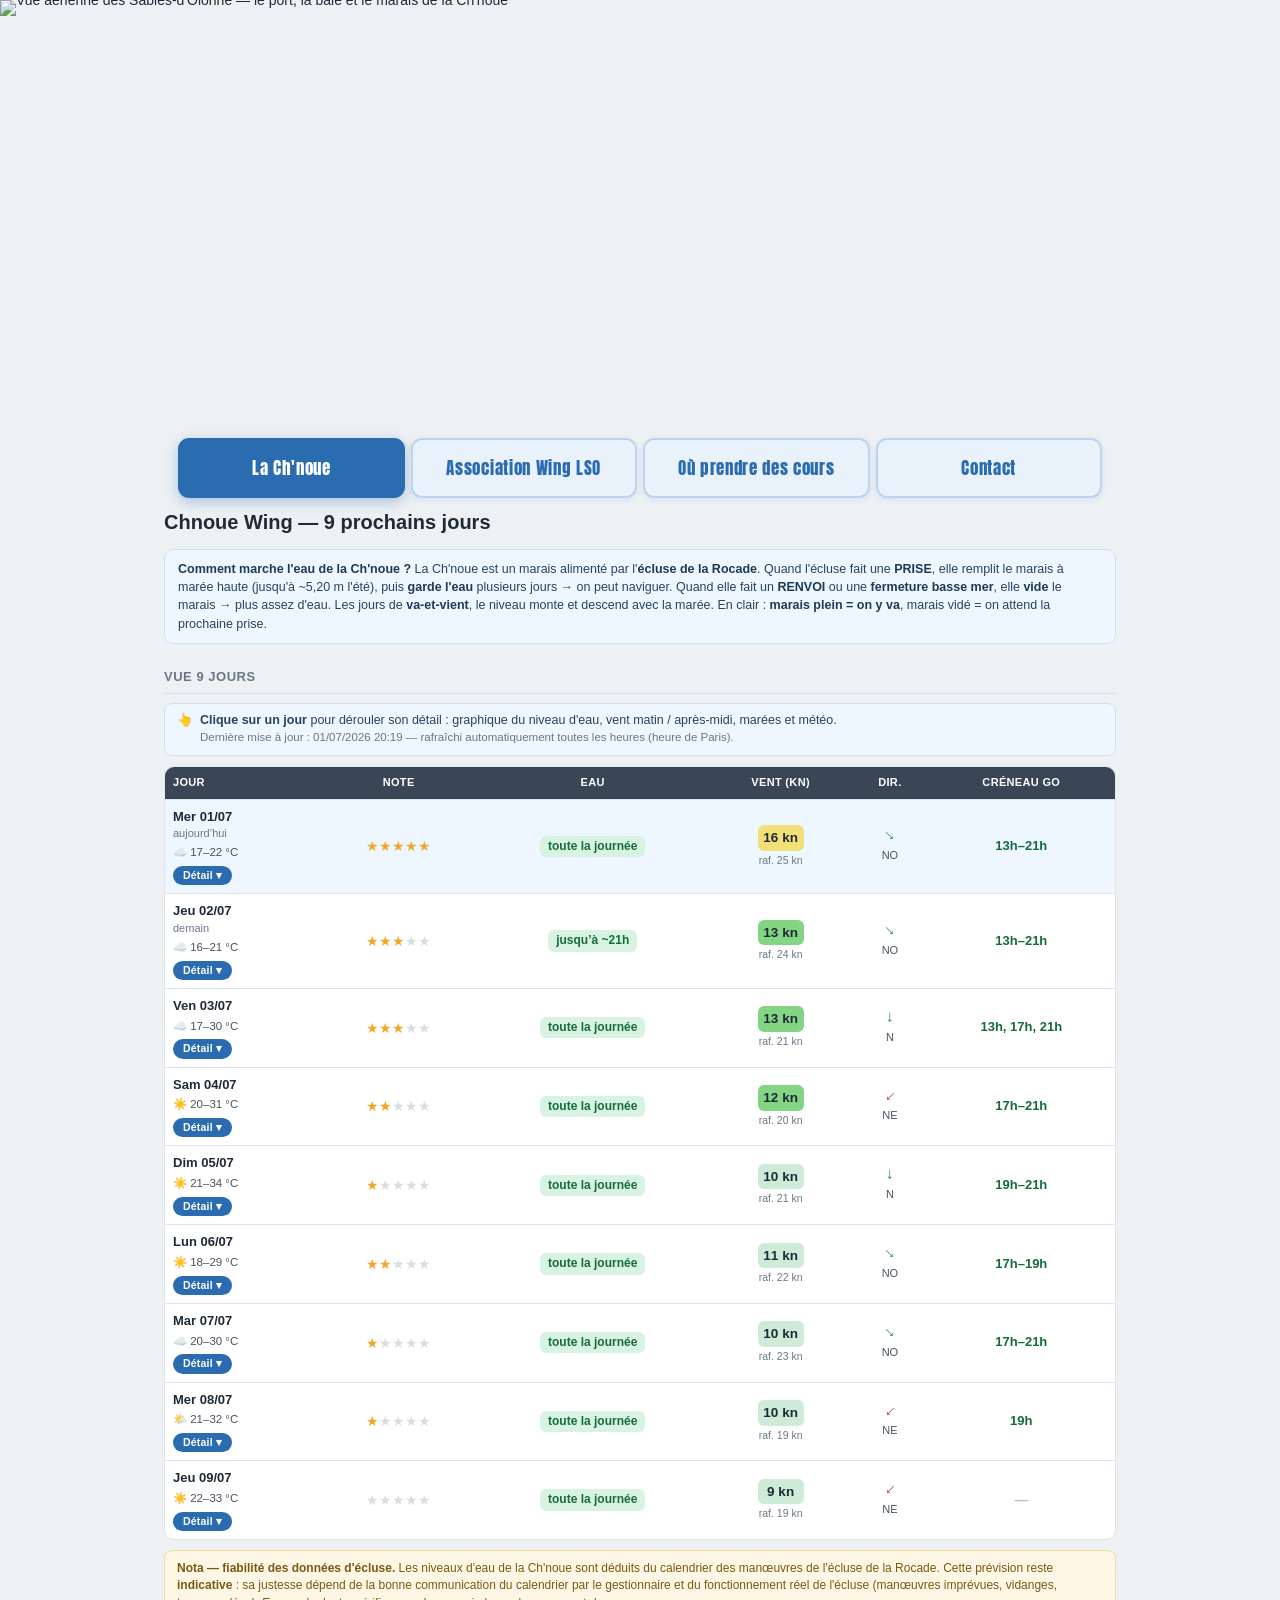
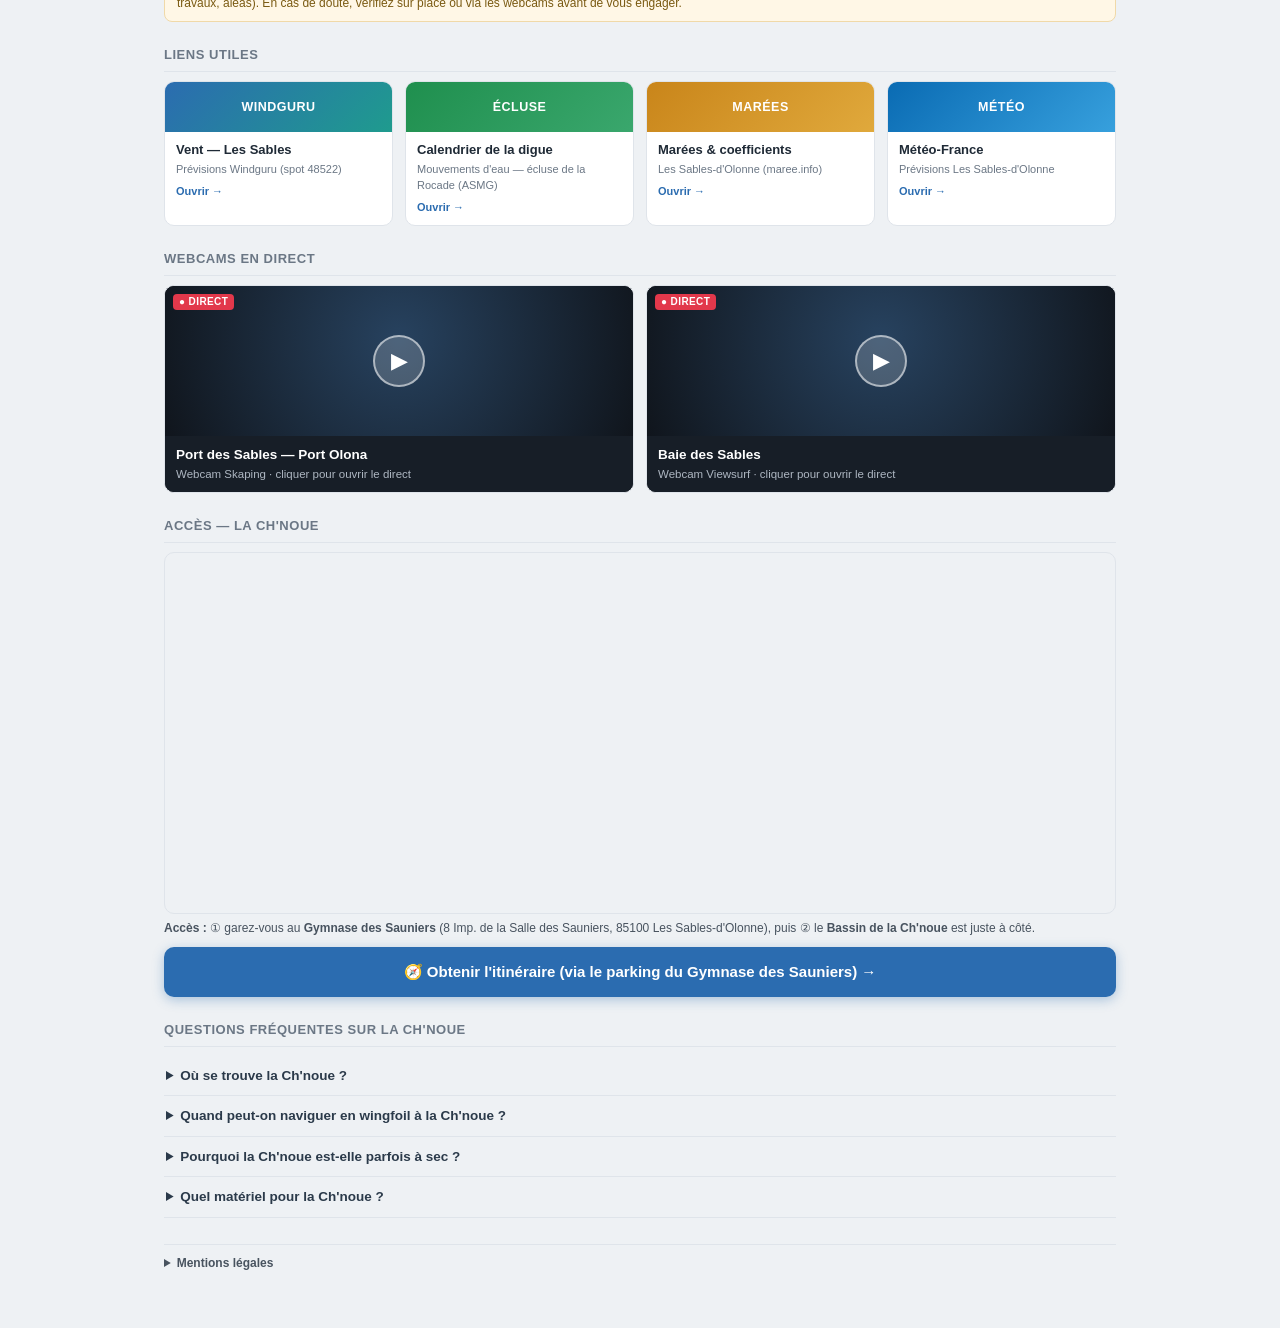
==== commit 1ffe9a3e: "Add files via upload" ====
--- a/index.html
+++ b/index.html
@@ -127,8 +127,6 @@
     <a class="tab" href="contact.html">Contact</a>
   </nav>
   <h1>Chnoue Wing — 9 prochains jours</h1>
-  <div class="sub">Wingfoil à la Ch'noue, aux Sables-d'Olonne — niveau d'eau, vent, marées et météo sur 9 jours.</div>
-  <div class="upd" id="upd">Dernière mise à jour : <b>30/06/2026</b> — rafraîchi automatiquement toutes les heures (heure de Paris).</div>
 
   <div class="explain">
     <b>Comment marche l'eau de la Ch'noue ?</b> La Ch'noue est un marais alimenté par l'<b>écluse de la Rocade</b>.
@@ -137,13 +135,8 @@
     Les jours de <b>va-et-vient</b>, le niveau monte et descend avec la marée. En clair : <b>marais plein = on y va</b>, marais vidé = on attend la prochaine prise.
   </div>
 
-  <div class="scaleu">Échelle de vent (nœuds, kn) :</div>
-  <div class="scale">
-    <span class="s w0">&lt;8</span><span class="s w1">8–11</span><span class="s w2">12–15</span><span class="s w3">16–19</span><span class="s w4">20–24</span><span class="s w5">25–29</span><span class="s w6">30–39</span><span class="s w7">40+</span>
-  </div>
-
   <h2>Vue 9 jours</h2>
-  <div class="hint"><span>👆</span><span><b>Clique sur un jour</b> pour dérouler son détail : graphique du niveau d'eau, vent matin / après-midi, marées et météo.</span></div>
+  <div class="hint"><span>👆</span><span><b>Clique sur un jour</b> pour dérouler son détail : graphique du niveau d'eau, vent matin / après-midi, marées et météo.<br><span class="upd" id="upd">Dernière mise à jour : <b>30/06/2026</b> — rafraîchi automatiquement toutes les heures (heure de Paris).</span></span></div>
   <table>
     <thead><tr><th class="jour" style="text-align:left">Jour</th><th>Note</th><th>Eau</th><th>Vent (kn)</th><th>Dir.</th><th>Créneau GO</th></tr></thead>
     <tbody id="tb"></tbody>
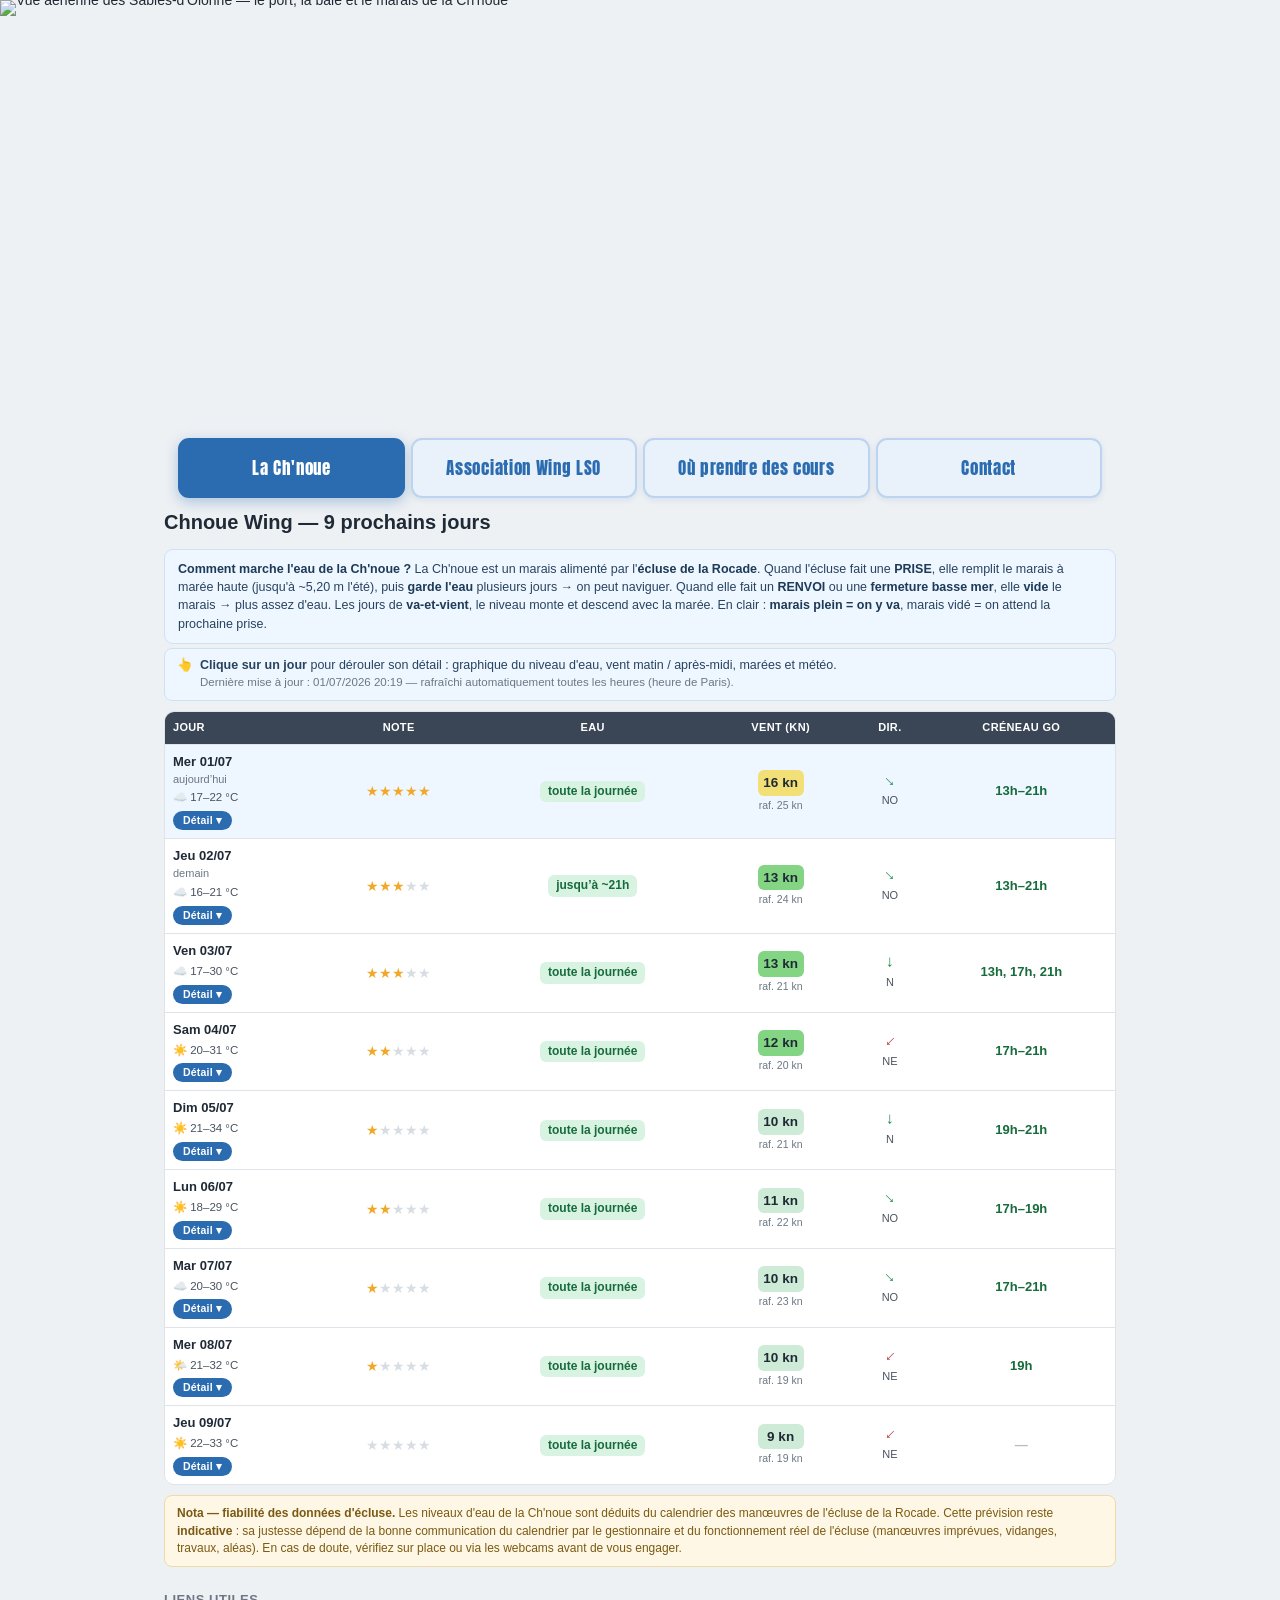
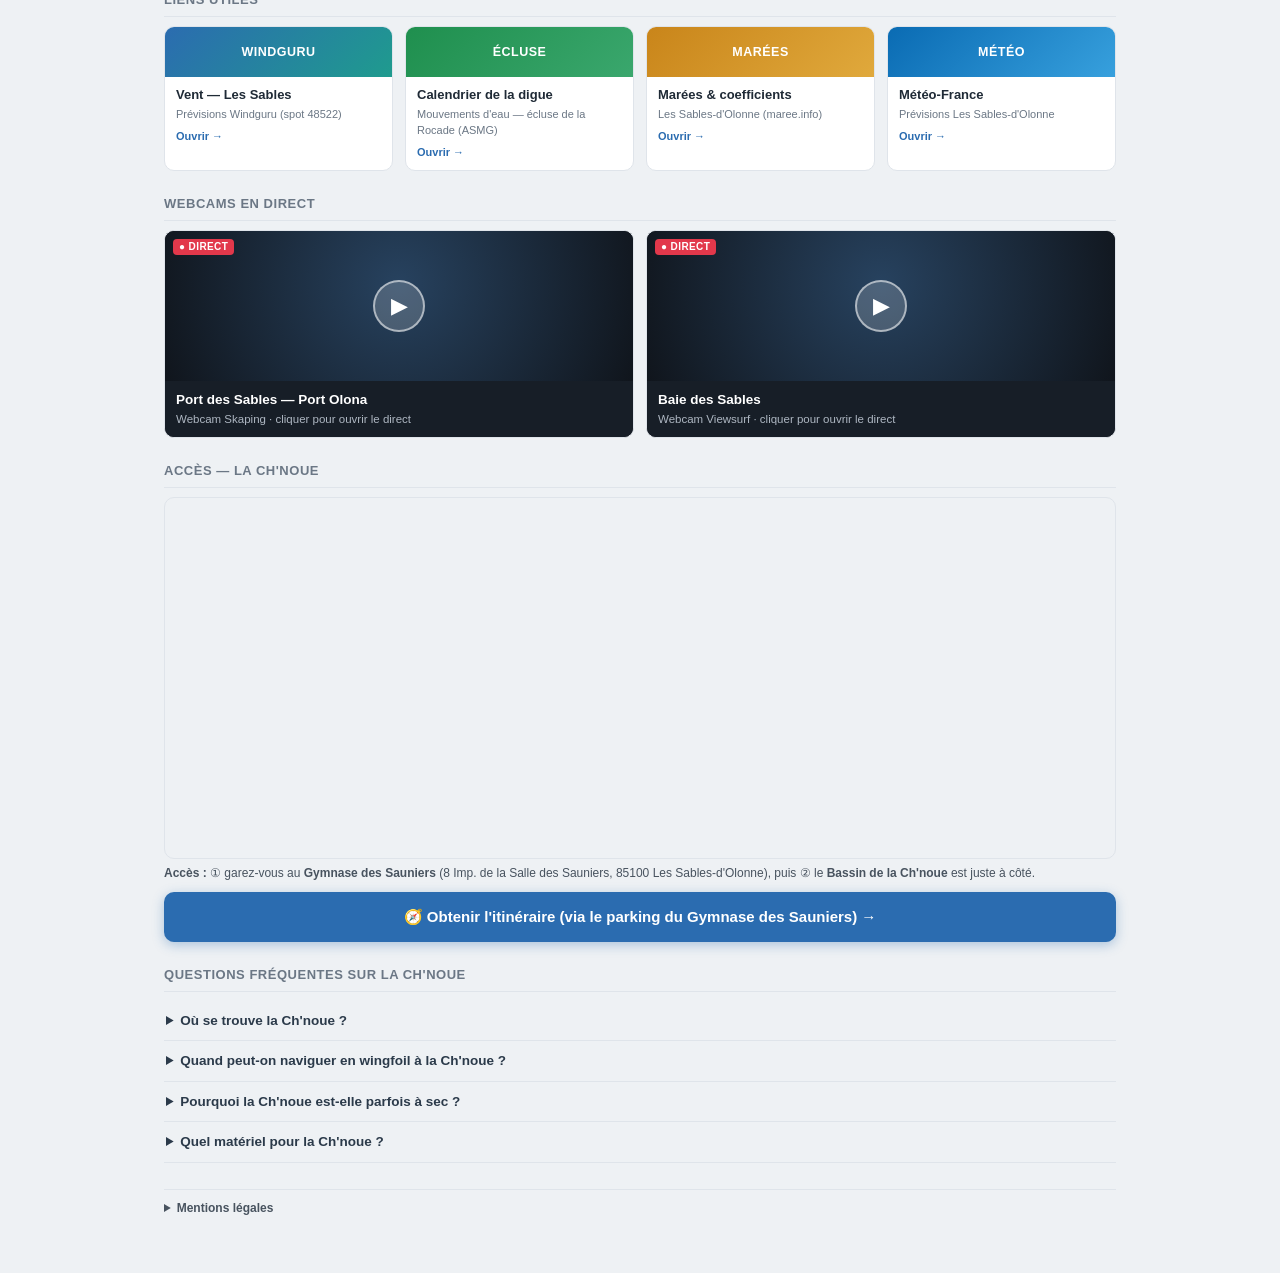
==== commit e0871d91: "Add files via upload" ====
--- a/index.html
+++ b/index.html
@@ -135,7 +135,6 @@
     Les jours de <b>va-et-vient</b>, le niveau monte et descend avec la marée. En clair : <b>marais plein = on y va</b>, marais vidé = on attend la prochaine prise.
   </div>
 
-  <h2>Vue 9 jours</h2>
   <div class="hint"><span>👆</span><span><b>Clique sur un jour</b> pour dérouler son détail : graphique du niveau d'eau, vent matin / après-midi, marées et météo.<br><span class="upd" id="upd">Dernière mise à jour : <b>30/06/2026</b> — rafraîchi automatiquement toutes les heures (heure de Paris).</span></span></div>
   <table>
     <thead><tr><th class="jour" style="text-align:left">Jour</th><th>Note</th><th>Eau</th><th>Vent (kn)</th><th>Dir.</th><th>Créneau GO</th></tr></thead>
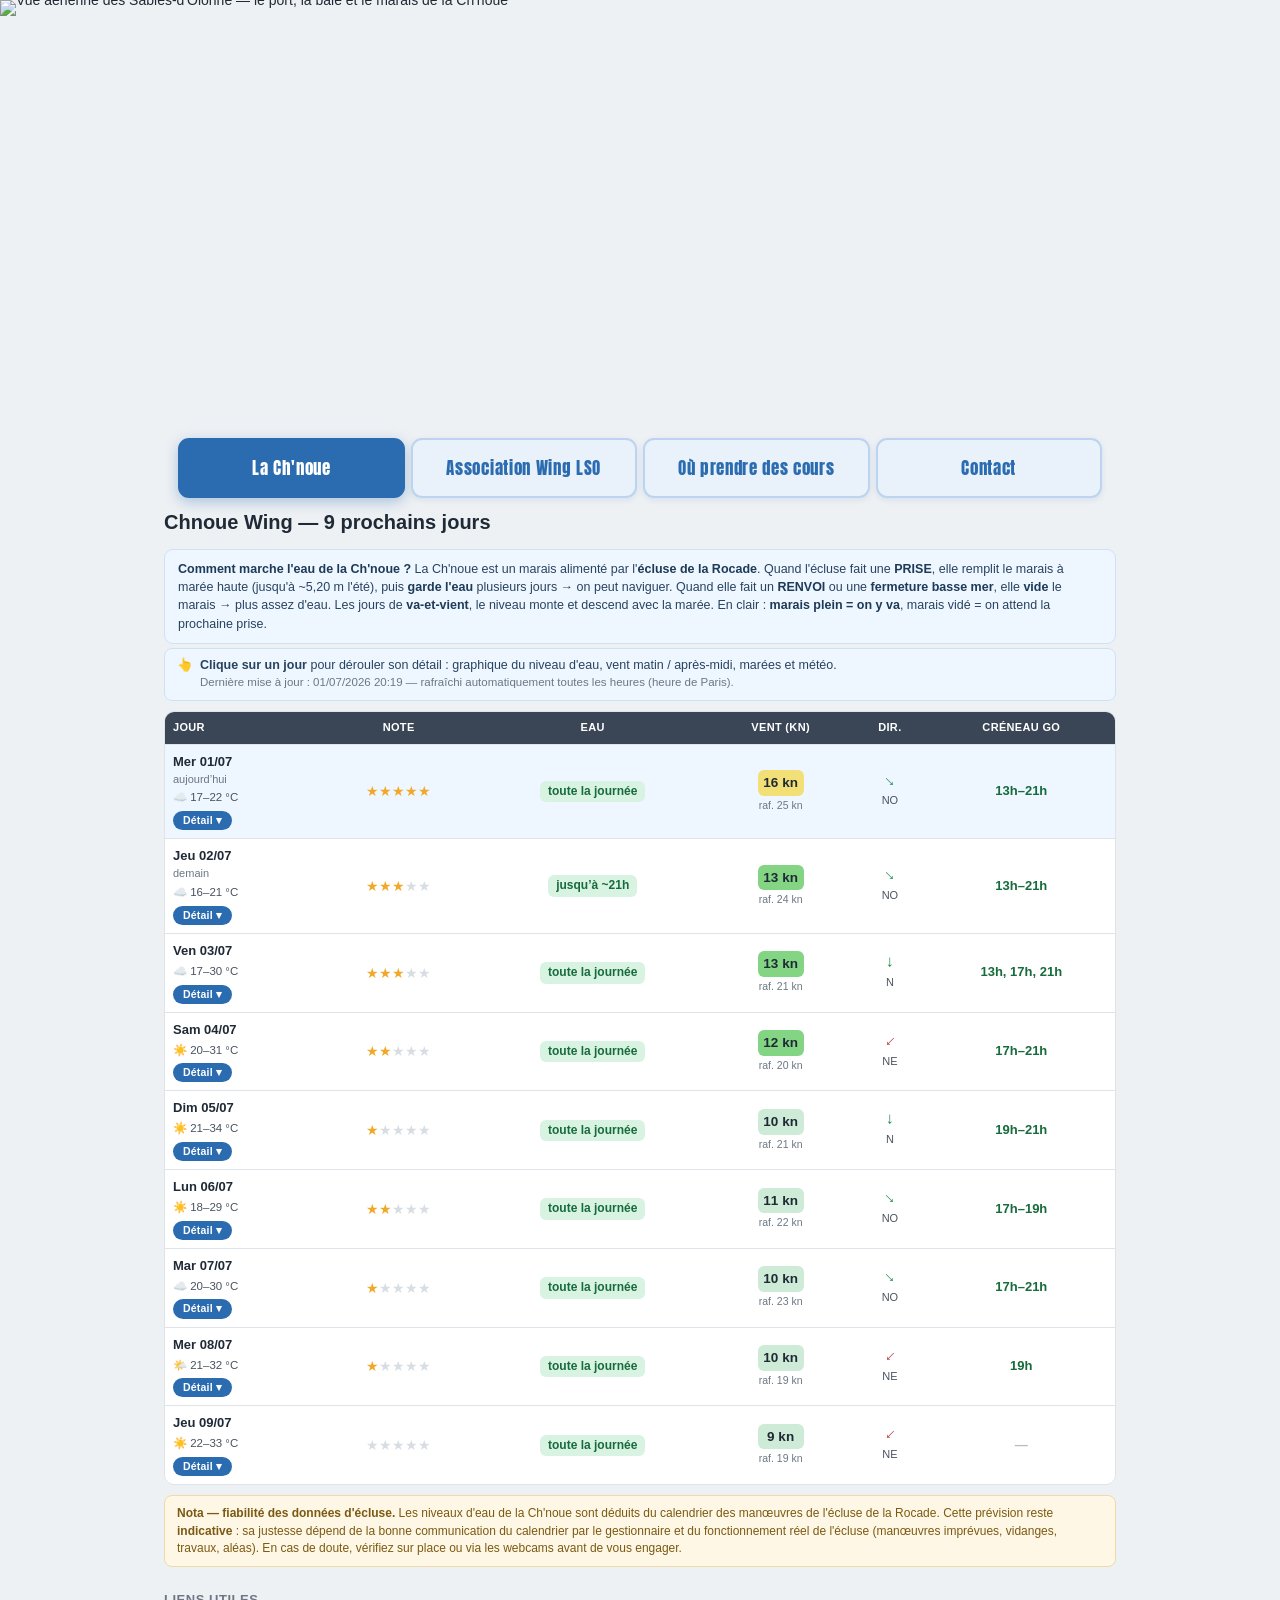
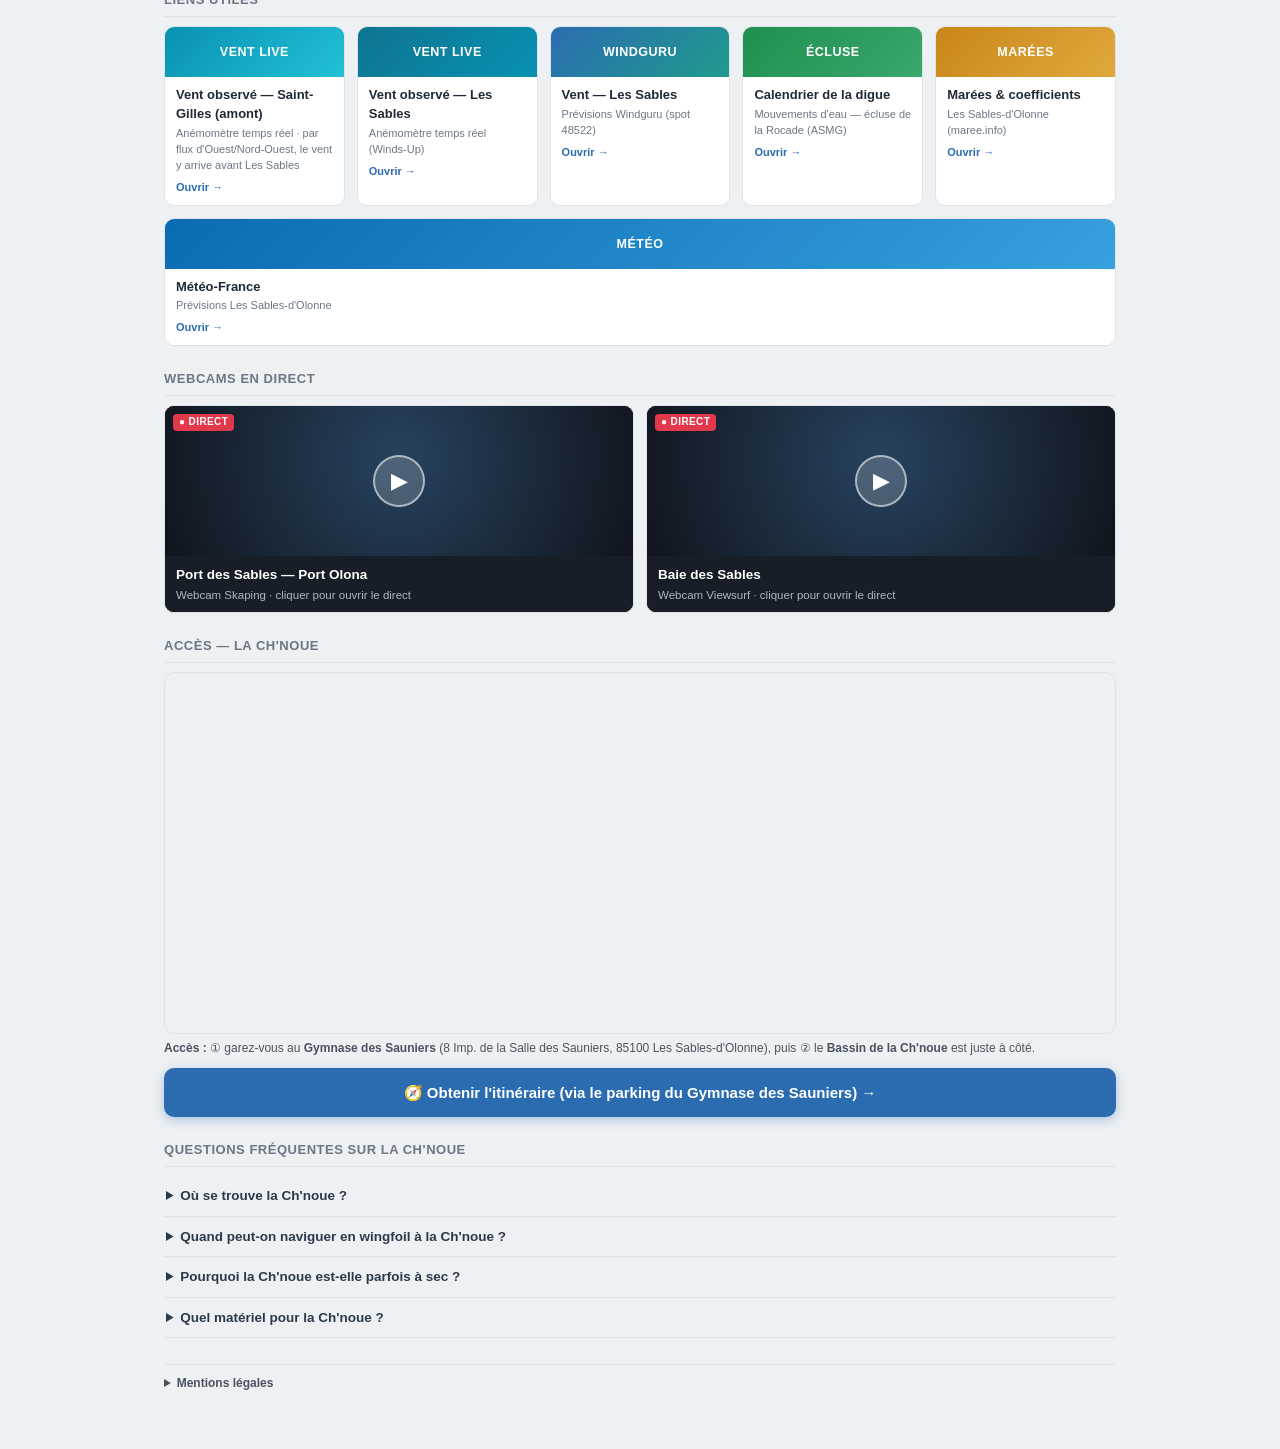
==== commit 16d12181: "Add files via upload" ====
--- a/index.html
+++ b/index.html
@@ -145,6 +145,14 @@
 
   <h2>Liens utiles</h2>
   <div class="cards">
+    <a class="lcard" href="https://www.winds-up.com/spot-saint-gilles-croix-de-vie-windsurf-kitesurf-133-observations-releves-vent.html" target="_blank" rel="noopener">
+      <div class="hd" style="background:linear-gradient(135deg,#0891b2,#22c1d6)">VENT LIVE</div>
+      <div class="bd"><div class="t">Vent observé — Saint-Gilles (amont)</div><div class="s">Anémomètre temps réel · par flux d'Ouest/Nord-Ouest, le vent y arrive avant Les Sables</div><div class="go2">Ouvrir →</div></div>
+    </a>
+    <a class="lcard" href="https://www.winds-up.com/spot-les-sables-dolonnes-windsurf-kitesurf-1658-observations-releves-vent.html" target="_blank" rel="noopener">
+      <div class="hd" style="background:linear-gradient(135deg,#0e7490,#0891b2)">VENT LIVE</div>
+      <div class="bd"><div class="t">Vent observé — Les Sables</div><div class="s">Anémomètre temps réel (Winds-Up)</div><div class="go2">Ouvrir →</div></div>
+    </a>
     <a class="lcard" href="https://www.windguru.cz/48522" target="_blank" rel="noopener">
       <div class="hd" style="background:linear-gradient(135deg,#2b6cb0,#1f9b8e)">WINDGURU</div>
       <div class="bd"><div class="t">Vent — Les Sables</div><div class="s">Prévisions Windguru (spot 48522)</div><div class="go2">Ouvrir →</div></div>
@@ -195,7 +203,7 @@
     <h4>Éditeur</h4><p>Site personnel et non commercial, édité par un particulier à titre d'information sur les conditions de navigation à la Ch'noue. Conformément à l'article 6-III-2 de la LCEN, l'identité de l'éditeur est tenue à la disposition de l'autorité compétente auprès de l'hébergeur.</p>
     <h4>Hébergeur</h4><p>Site hébergé par GitHub Pages — GitHub, Inc., 88 Colin P. Kelly Jr. Street, San Francisco, CA 94107, États-Unis.</p>
     <h4>Sources des données</h4><p>Vent et météo : <b>Open-Meteo</b> (open-meteo.com), données sous licence <b>CC BY 4.0</b> — modèles GFS, ICON et AROME/ARPEGE (Météo-France) ; « Weather data by Open-Meteo.com ». Marées et coefficients : <b>© SHOM</b> (Service Hydrographique et Océanographique de la Marine). Manœuvres de l'écluse de la Rocade : calendrier ASMG / Communauté d'Agglomération des Sables d'Olonne.</p>
-    <h4>Liens externes</h4><p>Les liens vers Météo-France (dont la vigilance officielle), Windguru, maree.info, Skaping et Viewsurf sont fournis comme simples références ; ils n'impliquent aucun partenariat ni affiliation, et ces sites demeurent responsables de leur propre contenu.</p>
+    <h4>Liens externes</h4><p>Les liens vers Météo-France (dont la vigilance officielle), Windguru, Winds-Up, maree.info, Skaping et Viewsurf sont fournis comme simples références ; ils n'impliquent aucun partenariat ni affiliation, et ces sites demeurent responsables de leur propre contenu.</p>
     <h4>Données personnelles &amp; cookies (RGPD)</h4><p>Le site est purement informatif et ne crée pas de compte. Si vous utilisez le <b>formulaire de contact</b>, les informations saisies (nom, e-mail, message) sont transmises via le prestataire <b>Formspree</b> à l'éditeur, dans le seul but de répondre à votre demande ; elles ne sont ni revendues ni utilisées à des fins de prospection, et vous pouvez en demander la suppression (via ce même formulaire). La fréquentation est mesurée de façon anonyme avec <b>GoatCounter</b>, un outil de statistiques <b>sans cookie</b> qui n'enregistre aucune donnée personnelle ni identifiant individuel (pas de publicité, pas de suivi entre sites). Seule la carte Google Maps intégrée, fournie par Google, est susceptible de déposer ses propres cookies lorsqu'elle s'affiche (politique de confidentialité de Google applicable).</p>
     <h4>Responsabilité</h4><p>Les informations (niveau d'eau, vent, météo, créneaux, note en étoiles) sont fournies à titre purement indicatif, sans garantie d'exactitude ni d'actualité, et ne sauraient engager la responsabilité de l'éditeur. Les prévisions proviennent de modèles numériques ; le niveau d'eau de la Ch'noue est une estimation dépendant du fonctionnement réel de l'écluse. La pratique du wingfoil se fait sous l'entière responsabilité de chaque pratiquant, qui doit vérifier les conditions réelles sur place.</p>
     <h4>Propriété intellectuelle</h4><p>Les marques, logos et données cités appartiennent à leurs titulaires respectifs. Photographie d'en-tête : vue aérienne des Sables-d'Olonne, image sous licence (banque d'images).</p>
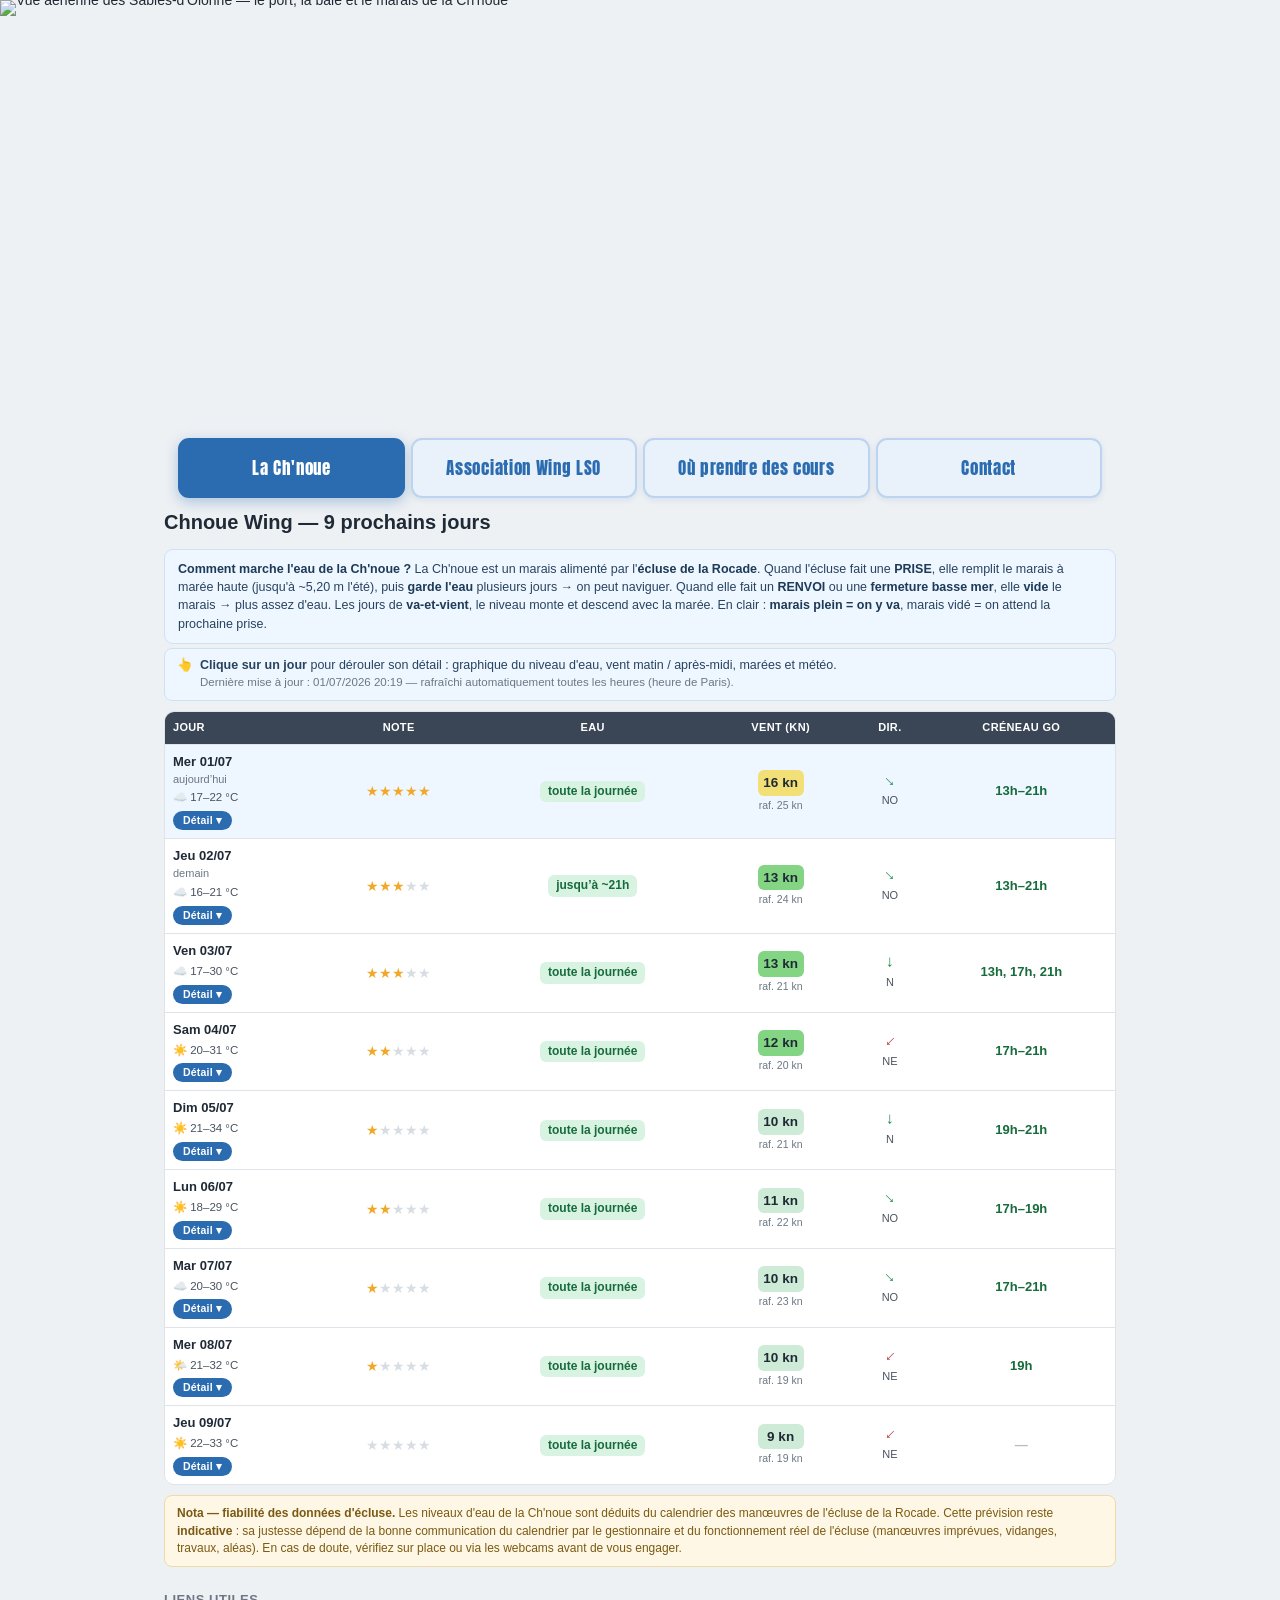
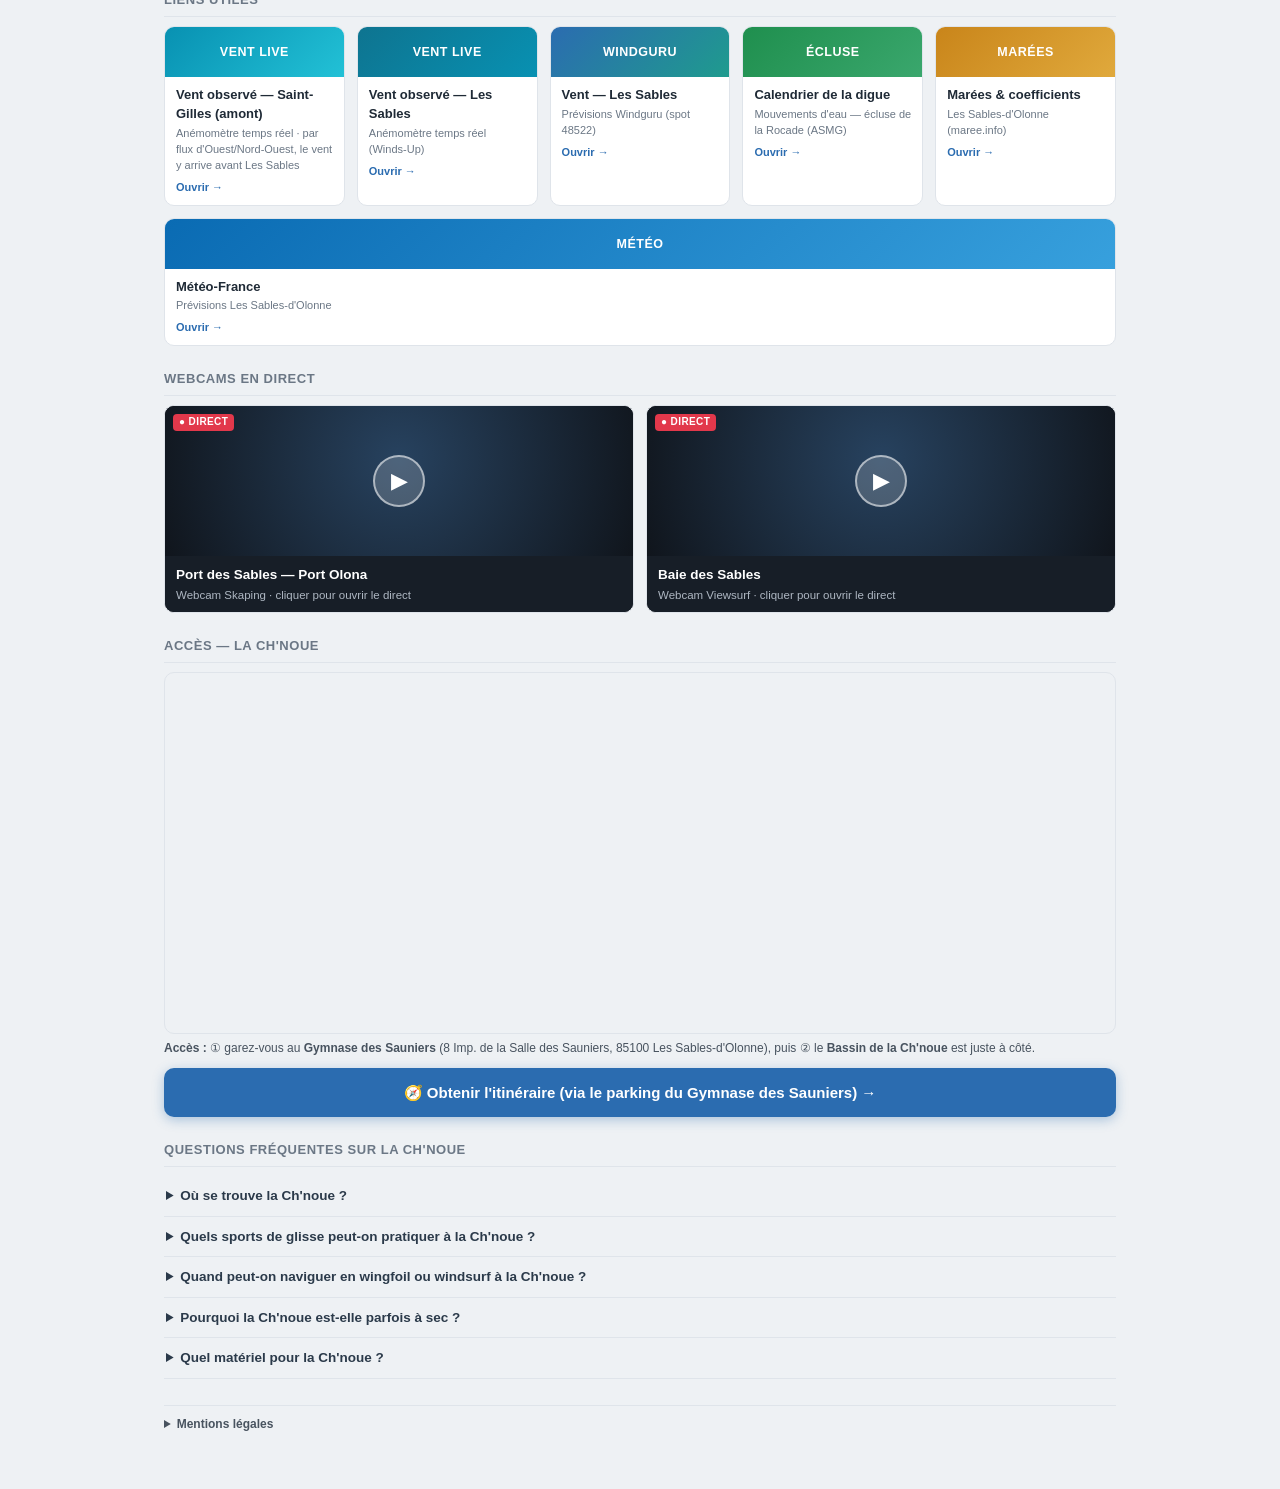
==== commit 9011addd: "Add files via upload" ====
--- a/index.html
+++ b/index.html
@@ -3,8 +3,9 @@
 <head>
 <meta charset="utf-8">
 <meta name="viewport" content="width=device-width, initial-scale=1">
-<title>Chnoue Wing — conditions wingfoil à la Ch'noue (Les Sables-d'Olonne)</title>
-<meta name="description" content="Quand naviguer en wingfoil à la Ch'noue, aux Sables-d'Olonne ? Niveau d'eau (écluse de la Rocade), vent, marées et météo sur 9 jours, avec une note par jour.">
+<title>La Ch'noue — wingfoil, windsurf &amp; foil aux Sables-d'Olonne | Chnoue Wing</title>
+<meta name="description" content="La Ch'noue, le spot de wingfoil, wing surf, windsurf et windfoil du chenal des Sables-d'Olonne. Niveau d'eau (écluses), vent, marées et météo sur 9 jours, avec une note par jour.">
+<meta name="keywords" content="wingfoil, wing foil, wing surf, windsurf, wind surf, windfoil, wind foil, foil, surf, kitesurf, paddle, SUP, glisse, sports de glisse, découverte de la glisse, spot de glisse, spot, la Ch'noue, Chnoue, chenal des Sables, marais des Sables, Les Sables-d'Olonne, Vendée, Pays de la Loire, France, océan Atlantique, conditions, vent, niveau d'eau">
 <meta name="robots" content="index, follow">
 <meta name="theme-color" content="#13202c">
 <link rel="icon" type="image/png" href="Gemini_Generated_Image_fo5ekyfo5ekyfo5e.png">
@@ -22,7 +23,7 @@
 <meta name="twitter:title" content="Chnoue Wing — conditions wingfoil à la Ch'noue">
 <meta name="twitter:description" content="Niveau d'eau, vent, marées et météo sur 9 jours pour le wingfoil à la Ch'noue (Les Sables-d'Olonne).">
 <meta name="twitter:image" content="https://lachnoue.fr/banniere.jpg">
-<script type="application/ld+json">{"@context":"https://schema.org","@type":"WebSite","name":"Chnoue Wing","url":"https://lachnoue.fr/","inLanguage":"fr-FR","description":"Conditions de wingfoil à la Ch'noue, aux Sables-d'Olonne : niveau d'eau (écluse de la Rocade), vent, marées et météo sur 9 jours, avec une note par jour."}</script>
+<script type="application/ld+json">{"@context":"https://schema.org","@graph":[{"@type":"WebSite","@id":"https://lachnoue.fr/#website","name":"Chnoue Wing","url":"https://lachnoue.fr/","inLanguage":"fr-FR","description":"Conditions de wingfoil, wing surf, windsurf et windfoil à la Ch'noue, aux Sables-d'Olonne : niveau d'eau (écluses), vent, marées et météo sur 9 jours, avec une note par jour."},{"@type":["SportsActivityLocation","TouristAttraction"],"name":"La Ch'noue — spot de wingfoil & windsurf (Les Sables-d'Olonne)","url":"https://lachnoue.fr/","description":"Plan d'eau plat du chenal / marais des Sables-d'Olonne, idéal pour le wingfoil, le wing surf, le windsurf et le windfoil. Niveau d'eau, vent, marées et météo mis à jour chaque jour.","keywords":"wingfoil, wing surf, windsurf, windfoil, foil, surf, chenal des Sables, la Ch'noue, Les Sables-d'Olonne, Vendée","sport":["Wingfoil","Windsurf","Windfoil"],"address":{"@type":"PostalAddress","addressLocality":"Les Sables-d'Olonne","postalCode":"85100","addressRegion":"Vendée","addressCountry":"FR"},"geo":{"@type":"GeoCoordinates","latitude":46.498,"longitude":-1.793}}]}</script>
 <style>
   :root{--bg:#eef1f4;--card:#fff;--ink:#1f2a36;--muted:#6b7785;--line:#dfe4ea;--go:#1f8f4e;--no:#b23b3b;--star:#f1a829;--water:#2b6cb0}
   *{box-sizing:border-box}
@@ -187,15 +188,17 @@
   <div style="border:1px solid var(--line);border-radius:10px;overflow:hidden">
     <iframe title="Carte Google Maps — accès à la Ch'noue par le Gymnase des Sauniers" src="https://www.google.com/maps?q=Gymnase+des+Sauniers,+8+Impasse+de+la+Salle+des+Sauniers,+85100+Les+Sables-d%27Olonne&amp;z=16&amp;output=embed" style="width:100%;height:360px;border:0;display:block" loading="lazy" referrerpolicy="no-referrer-when-downgrade" allowfullscreen></iframe>
   </div>
-  <div style="font-size:12px;color:#48535f;margin-top:6px"><b>Accès :</b> ① garez-vous au <b>Gymnase des Sauniers</b> (8 Imp. de la Salle des Sauniers, 85100 Les Sables-d'Olonne), puis ② le <b>Bassin de la Ch'noue</b> est juste à côté.<a href="https://www.google.com/maps/dir/?api=1&amp;destination=Bassin+de+la+Chnoue,+85100+Les+Sables-d%27Olonne&amp;waypoints=Gymnase+des+Sauniers,+8+Impasse+de+la+Salle+des+Sauniers,+85100+Les+Sables-d%27Olonne" target="_blank" rel="noopener" style="display:block;text-align:center;background:var(--water);color:#fff;font-weight:800;font-size:15px;padding:14px 16px;border-radius:10px;text-decoration:none;margin-top:10px;box-shadow:0 3px 12px rgba(43,108,176,.35)">🧭 Obtenir l'itinéraire (via le parking du Gymnase des Sauniers) →</a></div>
+  <div style="font-size:12px;color:#48535f;margin-top:6px"><b>Accès :</b> ① garez-vous au <b>Gymnase des Sauniers</b> (8 Imp. de la Salle des Sauniers, 85100 Les Sables-d'Olonne), puis ② le <b>Bassin de la Ch'noue</b> est juste à côté.<a href="https://www.google.com/maps/dir/?api=1&amp;destination=Bassin+de+la+Chnoue,+85100+Les+Sables-d%27Olonne&amp;waypoints=46.50528,-1.80045%7CGymnase+des+Sauniers,+8+Impasse+de+la+Salle+des+Sauniers,+85100+Les+Sables-d%27Olonne" target="_blank" rel="noopener" style="display:block;text-align:center;background:var(--water);color:#fff;font-weight:800;font-size:15px;padding:14px 16px;border-radius:10px;text-decoration:none;margin-top:10px;box-shadow:0 3px 12px rgba(43,108,176,.35)">🧭 Obtenir l'itinéraire (via le parking du Gymnase des Sauniers) →</a></div>
 
   <h2>Questions fréquentes sur la Ch'noue</h2>
   <div class="faq">
-    <details><summary>Où se trouve la Ch'noue ?</summary><p>La Ch'noue est un chenal du marais salé des Sables-d'Olonne (Vendée) : un plan d'eau plat idéal pour le wingfoil, le windfoil et l'apprentissage. On y accède côté route de l'Aubraie / base nautique des Salines.</p></details>
-    <details><summary>Quand peut-on naviguer en wingfoil à la Ch'noue ?</summary><p>Quand le marais est plein (écluse de la Rocade en PRISE ou eau retenue) <b>et</b> qu'il y a du vent : dès ~10-12 nœuds en grande aile, ~15 nœuds en petite aile. Ce site calcule ces créneaux « GO » sur 9 jours à partir du vent, des marées et du calendrier de l'écluse.</p></details>
-    <details><summary>Pourquoi la Ch'noue est-elle parfois à sec ?</summary><p>Le niveau dépend de l'écluse de la Rocade : elle remplit le marais (PRISE) puis le garde plusieurs jours, ou le vide (RENVOI / fermeture basse mer). Marais vidé = plus assez d'eau pour foiler jusqu'à la prochaine prise.</p></details>
-    <details><summary>Quel matériel pour la Ch'noue ?</summary><p>Un mât de foil d'environ 80 cm passe quand le marais est plein. Les secteurs de vent les plus favorables sont Ouest, Nord-Ouest et Nord (plan d'eau plat).</p></details>
-  </div>
+    <details><summary>Où se trouve la Ch'noue ?</summary><p>La Ch'noue (ou chenal des Sables) est un chenal du marais salé des Sables-d'Olonne, en Vendée : un plan d'eau plat idéal pour le wingfoil, le wing surf, le windsurf (planche à voile) et le windfoil, et parfait pour l'apprentissage. On y accède côté route de l'Aubraie / base nautique des Salines, via le parking du Gymnase des Sauniers.</p></details>
+    <details><summary>Quels sports de glisse peut-on pratiquer à la Ch'noue ?</summary><p>Le plan d'eau plat de la Ch'noue se prête au <b>wingfoil</b> (wing foil), au <b>wing surf</b>, au <b>windsurf</b> et au <b>windfoil</b>. Pour le <b>surf</b> dans les vagues, c'est plutôt côté océan, sur les plages des Sables-d'Olonne (Tanchet, la Grande Plage, l'Aubraie).</p></details>
+    <details><summary>Quand peut-on naviguer en wingfoil ou windsurf à la Ch'noue ?</summary><p>Quand le marais est plein (écluse de la Rocade en PRISE ou eau retenue) <b>et</b> qu'il y a du vent : dès ~10-12 nœuds en grande aile, ~15 nœuds en petite aile ou en windsurf. Ce site calcule ces créneaux « GO » sur 9 jours à partir du vent, des marées et du calendrier de l'écluse.</p></details>
+    <details><summary>Pourquoi la Ch'noue est-elle parfois à sec ?</summary><p>Le niveau dépend des écluses du marais (surtout l'écluse de la Rocade) : elles remplissent le marais (PRISE) puis le gardent plusieurs jours, ou le vident (RENVOI / fermeture basse mer). Marais vidé = plus assez d'eau pour foiler jusqu'à la prochaine prise.</p></details>
+    <details><summary>Quel matériel pour la Ch'noue ?</summary><p>Un mât de foil d'environ 80 cm passe quand le marais est plein ; le windsurf et le wing surf se pratiquent aussi sur ce plan d'eau plat. Les secteurs de vent les plus favorables sont Ouest, Nord-Ouest et Nord.</p></details>
+  </div>
+  <script type="application/ld+json">{"@context":"https://schema.org","@type":"FAQPage","mainEntity":[{"@type":"Question","name":"Où se trouve la Ch'noue ?","acceptedAnswer":{"@type":"Answer","text":"La Ch'noue (chenal des Sables) est un chenal du marais salé des Sables-d'Olonne, en Vendée : un plan d'eau plat idéal pour le wingfoil, le wing surf, le windsurf et le windfoil."}},{"@type":"Question","name":"Quels sports de glisse peut-on pratiquer à la Ch'noue ?","acceptedAnswer":{"@type":"Answer","text":"Wingfoil, wing surf, windsurf et windfoil sur le plan d'eau plat. Pour le surf dans les vagues, c'est côté océan, sur les plages des Sables-d'Olonne."}},{"@type":"Question","name":"Quand peut-on naviguer en wingfoil ou windsurf à la Ch'noue ?","acceptedAnswer":{"@type":"Answer","text":"Quand le marais est plein et qu'il y a du vent : dès environ 10-12 nœuds en grande aile, 15 nœuds en petite aile ou en windsurf."}}]}</script>
   <script type="application/ld+json">{"@context":"https://schema.org","@type":"FAQPage","mainEntity":[{"@type":"Question","name":"Où se trouve la Ch'noue ?","acceptedAnswer":{"@type":"Answer","text":"La Ch'noue est un chenal du marais salé des Sables-d'Olonne (Vendée), un plan d'eau plat idéal pour le wingfoil et l'apprentissage, côté route de l'Aubraie / base nautique des Salines."}},{"@type":"Question","name":"Quand peut-on naviguer en wingfoil à la Ch'noue ?","acceptedAnswer":{"@type":"Answer","text":"Quand le marais est plein (écluse de la Rocade en PRISE ou eau retenue) et que le vent dépasse environ 12 nœuds. Le site calcule ces créneaux sur 9 jours."}},{"@type":"Question","name":"Pourquoi la Ch'noue est-elle parfois à sec ?","acceptedAnswer":{"@type":"Answer","text":"Le niveau dépend de l'écluse de la Rocade, qui remplit puis vide le marais selon un calendrier. Quand le marais est vidé, il n'y a plus assez d'eau pour foiler."}},{"@type":"Question","name":"Quel matériel pour la Ch'noue ?","acceptedAnswer":{"@type":"Answer","text":"Un mât de foil d'environ 80 cm passe quand le marais est plein. Secteurs de vent favorables : Ouest, Nord-Ouest, Nord."}}]}</script>
 
   <details class="legal">
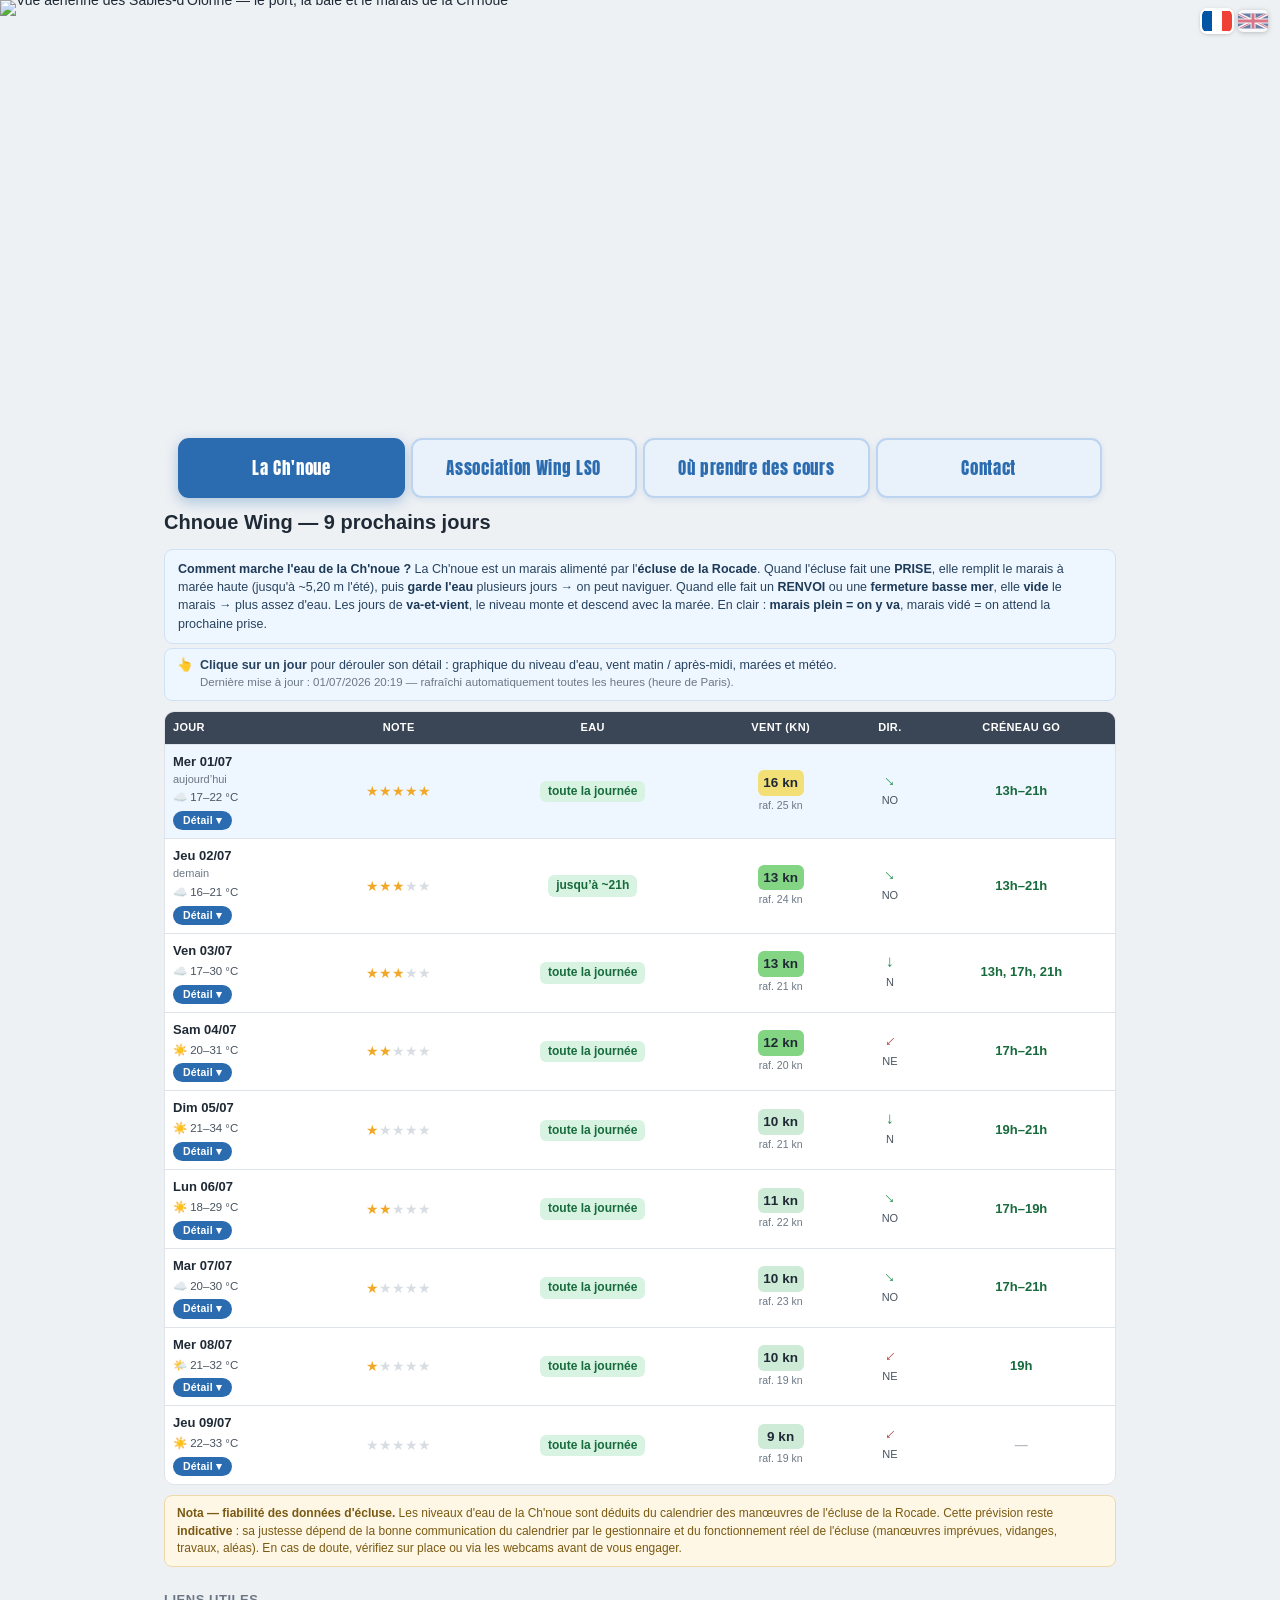
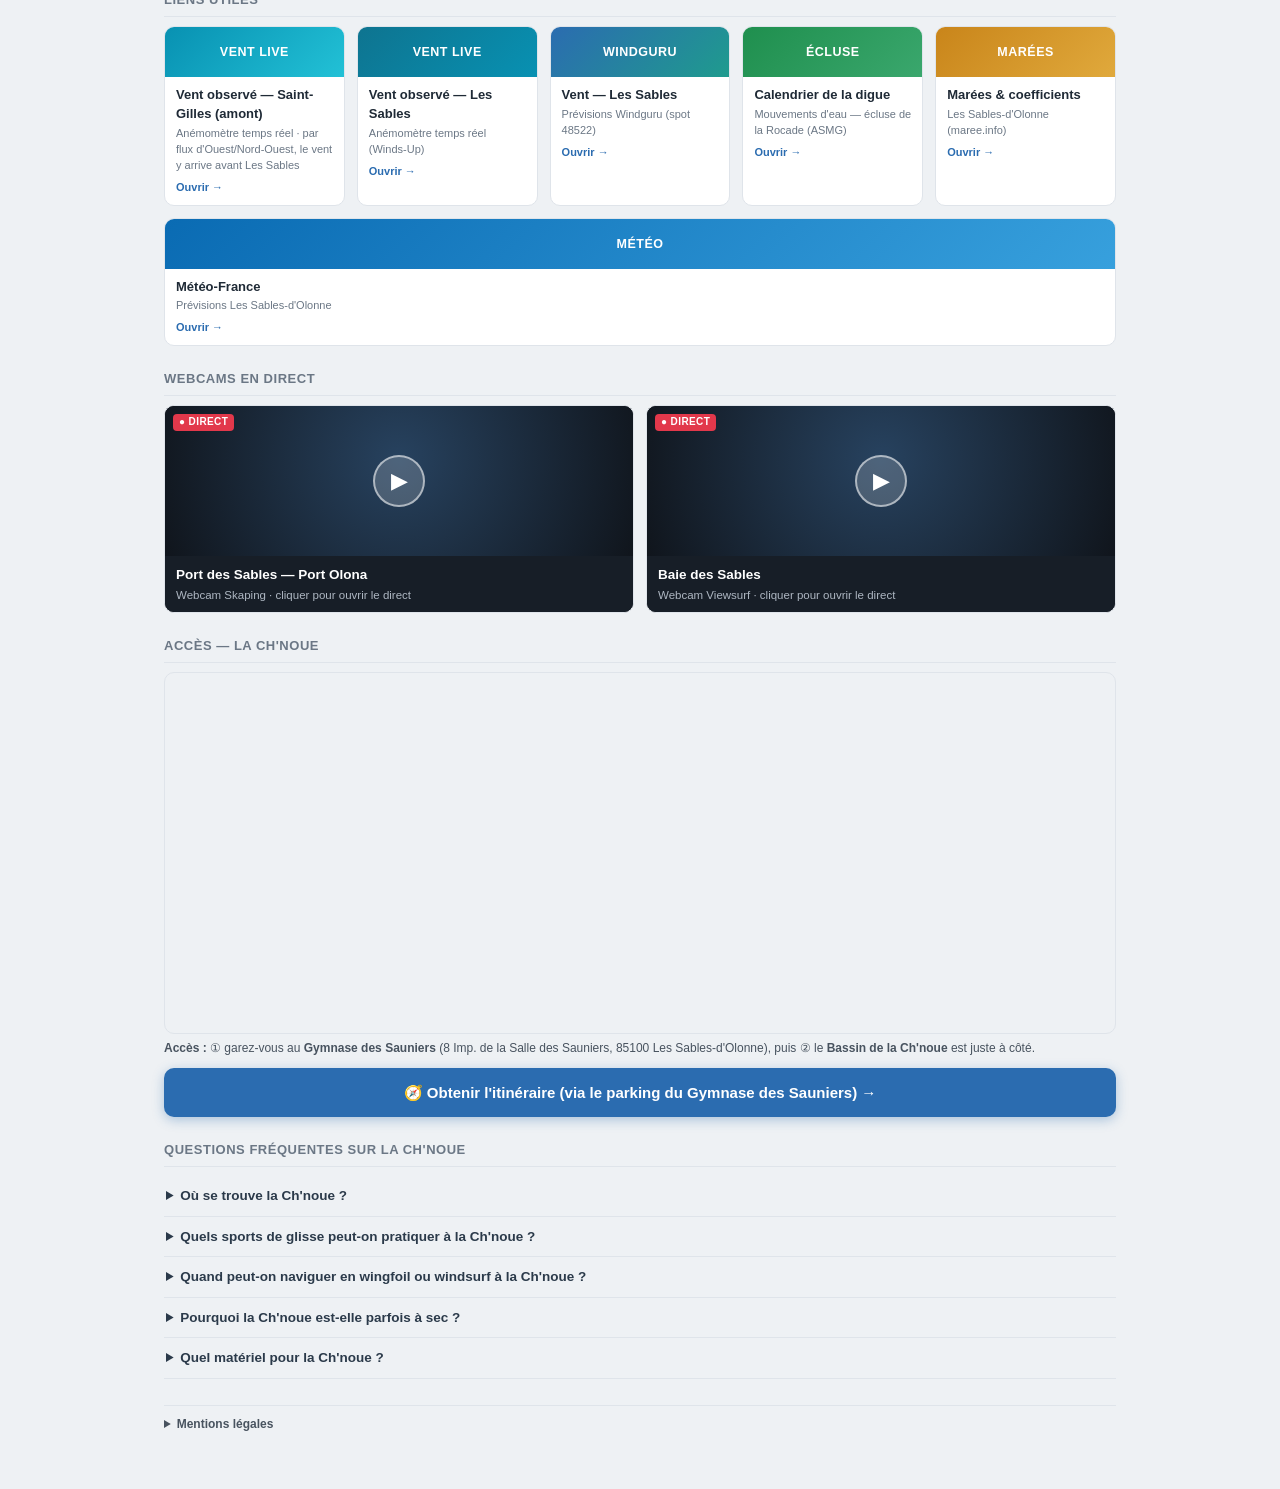
==== commit 4c447238: "Add files via upload" ====
--- a/index.html
+++ b/index.html
@@ -13,6 +13,9 @@
 <link rel="preconnect" href="https://fonts.gstatic.com" crossorigin>
 <link href="https://fonts.googleapis.com/css2?family=Anton&display=swap" rel="stylesheet">
 <link rel="canonical" href="https://lachnoue.fr/">
+<link rel="alternate" hreflang="fr" href="https://lachnoue.fr/">
+<link rel="alternate" hreflang="en" href="https://lachnoue.fr/en/">
+<link rel="alternate" hreflang="x-default" href="https://lachnoue.fr/">
 <meta property="og:type" content="website">
 <meta property="og:locale" content="fr_FR">
 <meta property="og:url" content="https://lachnoue.fr/">
@@ -28,8 +31,13 @@
   :root{--bg:#eef1f4;--card:#fff;--ink:#1f2a36;--muted:#6b7785;--line:#dfe4ea;--go:#1f8f4e;--no:#b23b3b;--star:#f1a829;--water:#2b6cb0}
   *{box-sizing:border-box}
   body{margin:0;background:var(--bg);color:var(--ink);font:14px/1.45 -apple-system,BlinkMacSystemFont,"Segoe UI",Roboto,Helvetica,Arial,sans-serif}
-  .banner{width:100%;height:clamp(200px,32vw,430px);overflow:hidden;line-height:0}
+  .banner{position:relative;width:100%;height:clamp(200px,32vw,430px);overflow:hidden;line-height:0}
   .banner img{width:100%;height:100%;object-fit:cover;object-position:center 55%;display:block}
+  .lang{position:absolute;top:10px;right:12px;z-index:5;display:flex;gap:6px}
+  .lang a{display:inline-flex;width:30px;height:22px;border-radius:5px;overflow:hidden;box-shadow:0 1px 5px rgba(0,0,0,.4);opacity:.55;transition:opacity .1s,transform .08s;background:#fff}
+  .lang a:hover{opacity:1;transform:translateY(-1px)}
+  .lang a.on{opacity:1;outline:2px solid #fff;outline-offset:0}
+  .lang svg{display:block;width:100%;height:100%}
   .tabs{display:flex;gap:6px;max-width:980px;margin:0 auto;padding:12px 14px 0;flex-wrap:wrap}
   .tab{flex:1;min-width:150px;text-align:center;text-decoration:none;font-family:'Anton',sans-serif;letter-spacing:.04em;font-size:17px;font-weight:400;color:var(--water);background:#e9f1fb;border:2px solid #bcd4ef;border-radius:11px;padding:16px 14px;box-shadow:0 2px 6px rgba(43,108,176,.12);transition:transform .08s,box-shadow .1s,background .1s,color .1s}
   .tab:hover{transform:translateY(-2px);box-shadow:0 6px 16px rgba(43,108,176,.22);background:#dbe9f8;color:#1d5a97}
@@ -119,7 +127,7 @@
 </style>
 </head>
 <body>
-<div class="banner"><img src="banniere.jpg" alt="Vue aérienne des Sables-d'Olonne — le port, la baie et le marais de la Ch'noue" fetchpriority="high"></div>
+<div class="banner"><img src="banniere.jpg" alt="Vue aérienne des Sables-d'Olonne — le port, la baie et le marais de la Ch'noue" fetchpriority="high"><div class="lang"><a class="on" href="/" hreflang="fr" title="Français" aria-label="Français"><svg viewBox="0 0 3 2"><rect width="3" height="2" fill="#fff"/><rect width="1" height="2" fill="#0055A4"/><rect x="2" width="1" height="2" fill="#EF4135"/></svg></a><a href="/en/" hreflang="en" title="English" aria-label="English"><svg viewBox="0 0 60 30"><clipPath id="ukc"><path d="M30,15 h30 v15 z v15 h-30 z h-30 v-15 z v-15 h30 z"/></clipPath><rect width="60" height="30" fill="#012169"/><path d="M0,0 L60,30 M60,0 L0,30" stroke="#fff" stroke-width="6"/><path d="M0,0 L60,30 M60,0 L0,30" clip-path="url(#ukc)" stroke="#C8102E" stroke-width="4"/><path d="M30,0 v30 M0,15 h60" stroke="#fff" stroke-width="10"/><path d="M30,0 v30 M0,15 h60" stroke="#C8102E" stroke-width="6"/></svg></a></div></div>
 <div class="wrap">
   <nav class="tabs" aria-label="Navigation du site">
     <a class="tab active" href="index.html" aria-current="page">La Ch'noue</a>
@@ -199,7 +207,6 @@
     <details><summary>Quel matériel pour la Ch'noue ?</summary><p>Un mât de foil d'environ 80 cm passe quand le marais est plein ; le windsurf et le wing surf se pratiquent aussi sur ce plan d'eau plat. Les secteurs de vent les plus favorables sont Ouest, Nord-Ouest et Nord.</p></details>
   </div>
   <script type="application/ld+json">{"@context":"https://schema.org","@type":"FAQPage","mainEntity":[{"@type":"Question","name":"Où se trouve la Ch'noue ?","acceptedAnswer":{"@type":"Answer","text":"La Ch'noue (chenal des Sables) est un chenal du marais salé des Sables-d'Olonne, en Vendée : un plan d'eau plat idéal pour le wingfoil, le wing surf, le windsurf et le windfoil."}},{"@type":"Question","name":"Quels sports de glisse peut-on pratiquer à la Ch'noue ?","acceptedAnswer":{"@type":"Answer","text":"Wingfoil, wing surf, windsurf et windfoil sur le plan d'eau plat. Pour le surf dans les vagues, c'est côté océan, sur les plages des Sables-d'Olonne."}},{"@type":"Question","name":"Quand peut-on naviguer en wingfoil ou windsurf à la Ch'noue ?","acceptedAnswer":{"@type":"Answer","text":"Quand le marais est plein et qu'il y a du vent : dès environ 10-12 nœuds en grande aile, 15 nœuds en petite aile ou en windsurf."}}]}</script>
-  <script type="application/ld+json">{"@context":"https://schema.org","@type":"FAQPage","mainEntity":[{"@type":"Question","name":"Où se trouve la Ch'noue ?","acceptedAnswer":{"@type":"Answer","text":"La Ch'noue est un chenal du marais salé des Sables-d'Olonne (Vendée), un plan d'eau plat idéal pour le wingfoil et l'apprentissage, côté route de l'Aubraie / base nautique des Salines."}},{"@type":"Question","name":"Quand peut-on naviguer en wingfoil à la Ch'noue ?","acceptedAnswer":{"@type":"Answer","text":"Quand le marais est plein (écluse de la Rocade en PRISE ou eau retenue) et que le vent dépasse environ 12 nœuds. Le site calcule ces créneaux sur 9 jours."}},{"@type":"Question","name":"Pourquoi la Ch'noue est-elle parfois à sec ?","acceptedAnswer":{"@type":"Answer","text":"Le niveau dépend de l'écluse de la Rocade, qui remplit puis vide le marais selon un calendrier. Quand le marais est vidé, il n'y a plus assez d'eau pour foiler."}},{"@type":"Question","name":"Quel matériel pour la Ch'noue ?","acceptedAnswer":{"@type":"Answer","text":"Un mât de foil d'environ 80 cm passe quand le marais est plein. Secteurs de vent favorables : Ouest, Nord-Ouest, Nord."}}]}</script>
 
   <details class="legal">
     <summary>Mentions légales</summary>
